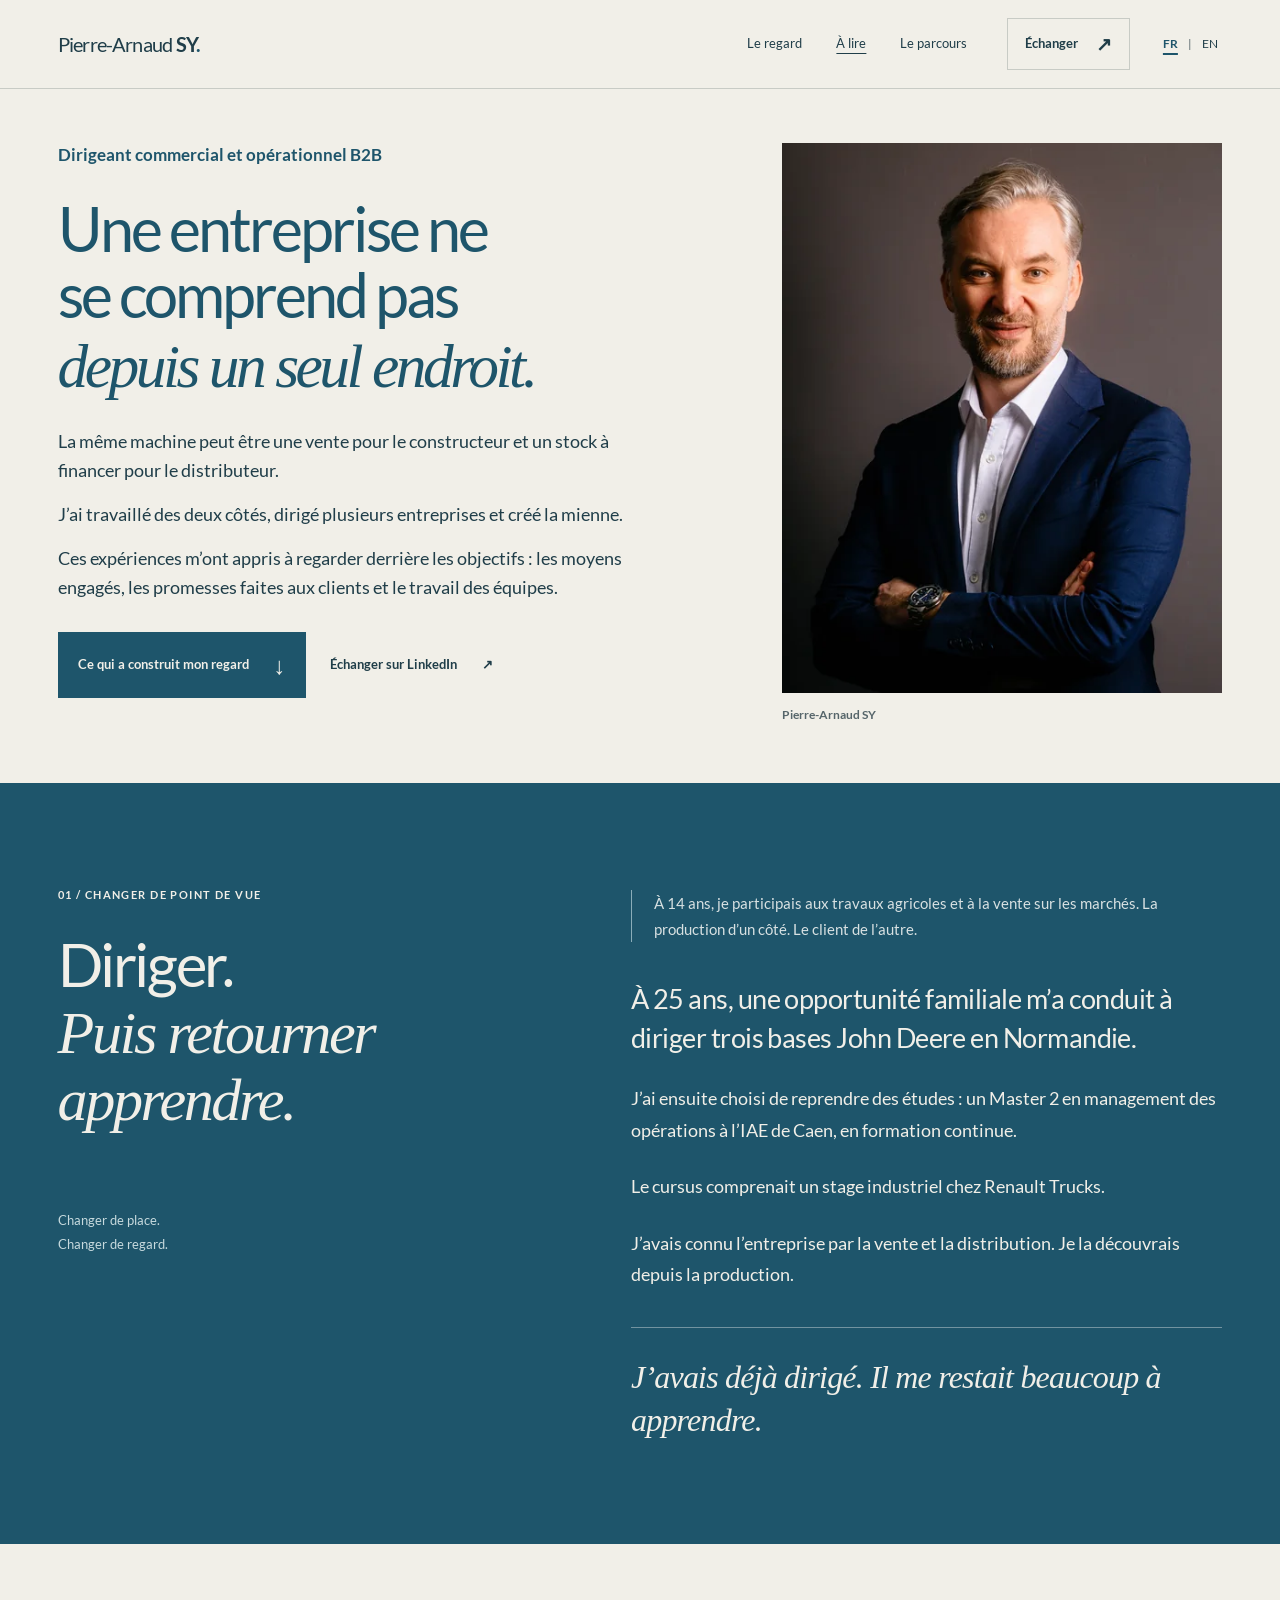
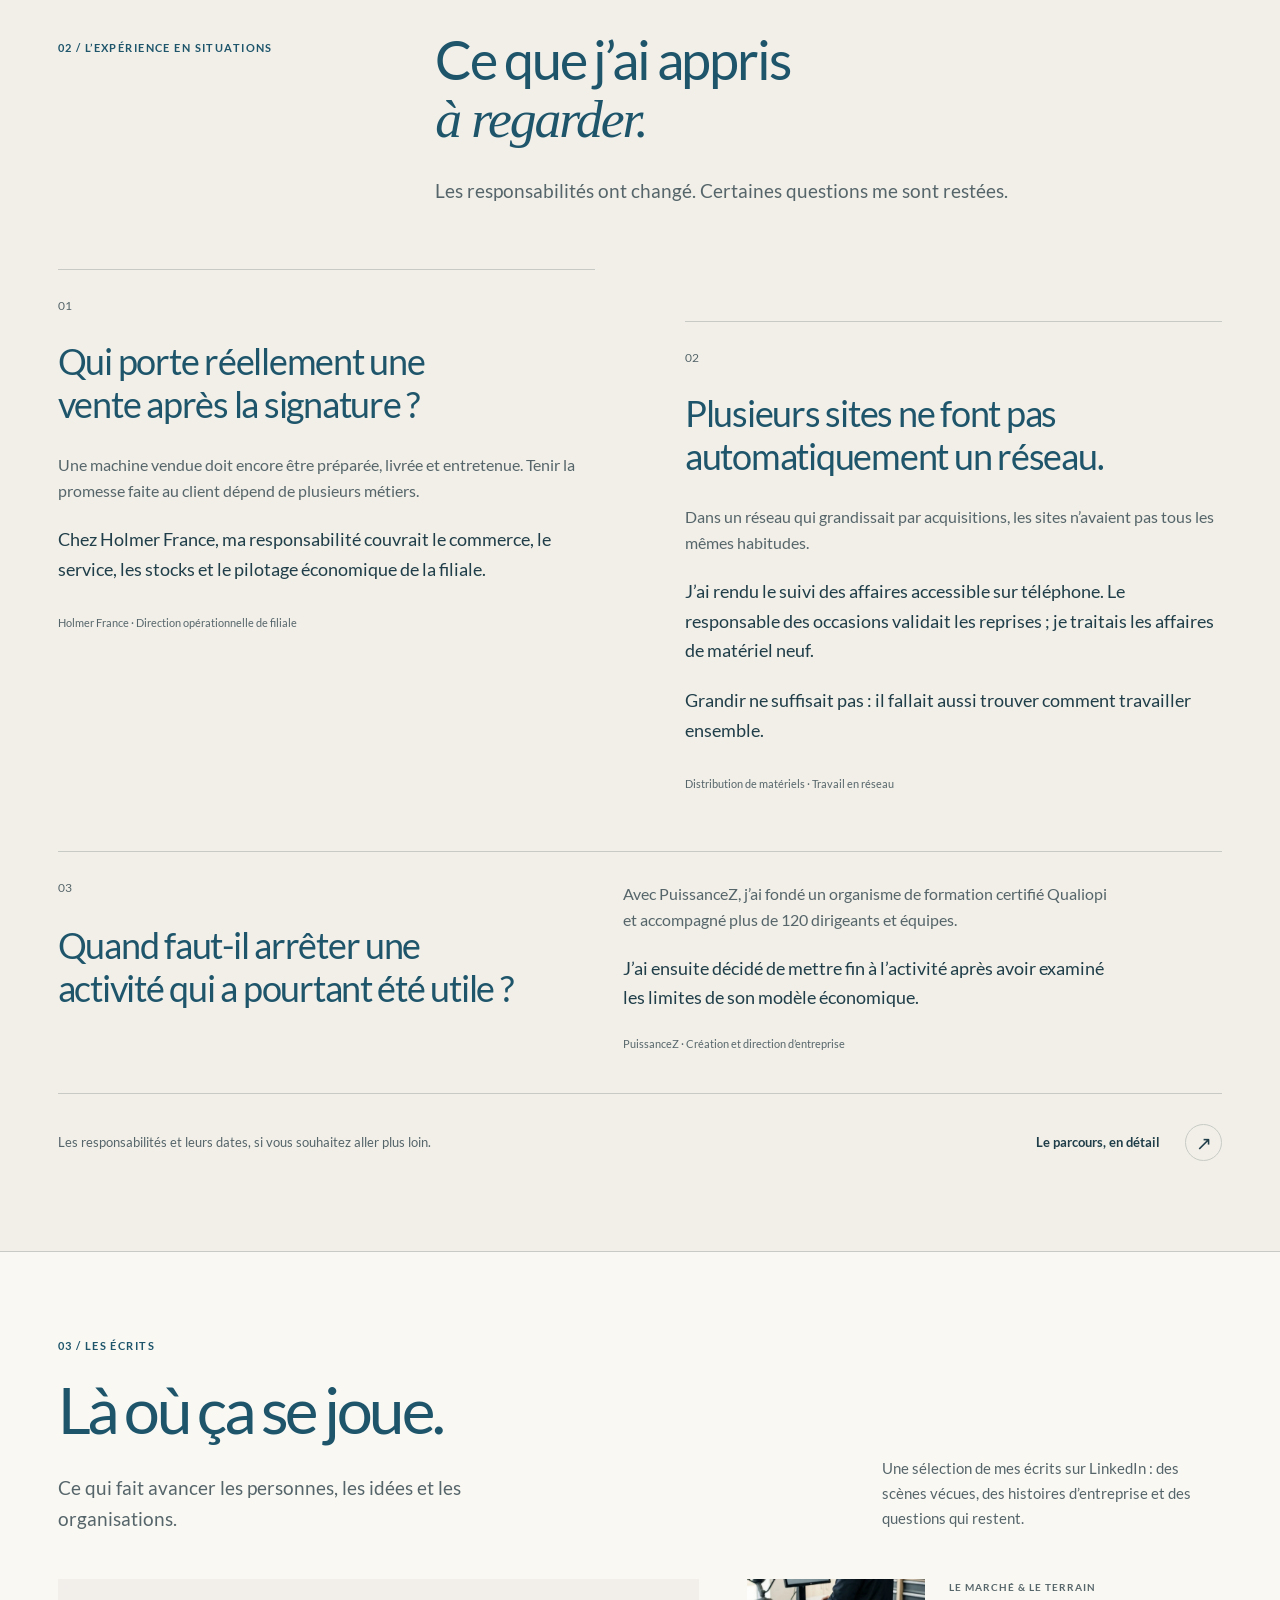
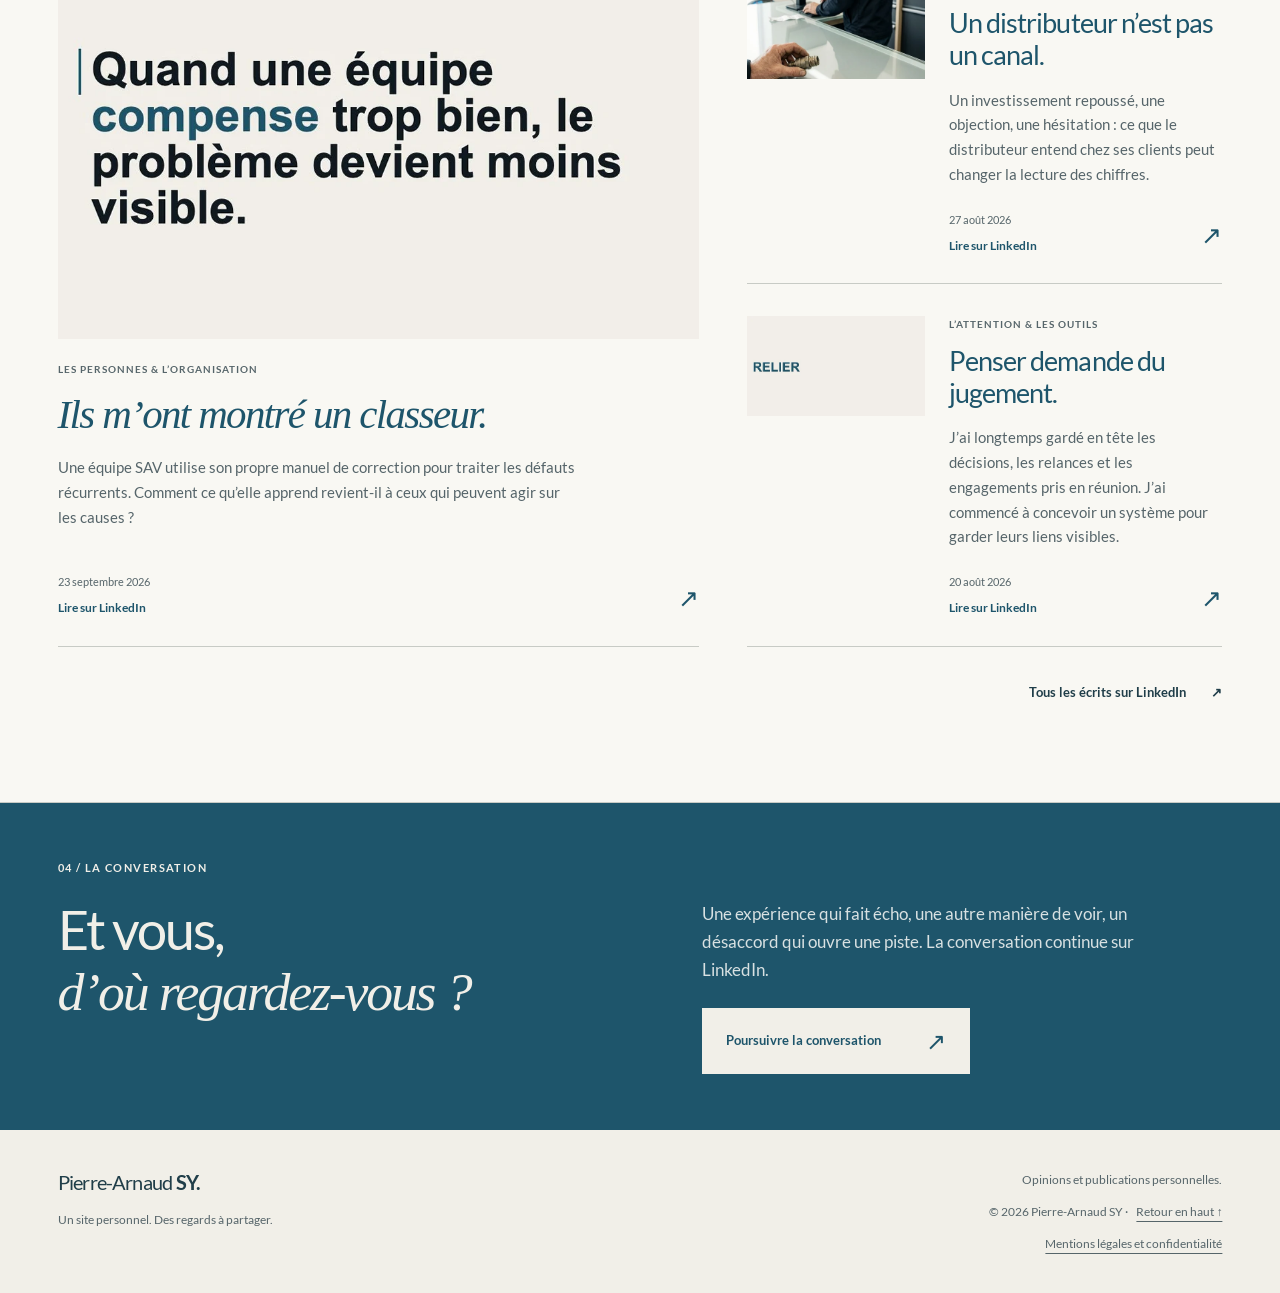
==== index.html @ 5c0ee221 "Actualiser les introductions et les formations FR EN" ====
<!doctype html>
<html lang="fr">
<head>
  <meta charset="utf-8">
  <meta name="viewport" content="width=device-width, initial-scale=1">
  <meta name="theme-color" content="#F1EFE8">
  <meta name="description" content="Du distributeur au constructeur, du commerce à l’usine : les expériences et les écrits de Pierre-Arnaud SY, dirigeant B2B.">
  <meta name="robots" content="index, follow">
  <meta name="referrer" content="strict-origin-when-cross-origin">
  <title>Pierre-Arnaud SY | Là où ça se joue</title>
  
    <link rel="canonical" href="https://piarsy.github.io/site-personnel/">
<meta property="og:url" content="https://piarsy.github.io/site-personnel/">
    <link rel="alternate" hreflang="fr" href="https://piarsy.github.io/site-personnel/">
    <link rel="alternate" hreflang="en" href="https://piarsy.github.io/site-personnel/en/">
    <link rel="alternate" hreflang="x-default" href="https://piarsy.github.io/site-personnel/">
    <meta property="og:type" content="profile">
    <meta property="og:locale" content="fr_FR">
    <meta property="og:locale:alternate" content="en_GB">
    <meta property="og:title" content="Pierre-Arnaud SY | Là où ça se joue">
    <meta property="og:description" content="Du distributeur au constructeur, du commerce à l’usine : les expériences et les écrits de Pierre-Arnaud SY, dirigeant B2B.">
    <meta property="og:image" content="https://piarsy.github.io/site-personnel/assets/social-card.png">
    <meta property="og:image:width" content="1200">
    <meta property="og:image:height" content="630">
    <meta property="og:image:alt" content="Pierre-Arnaud SY. Là où ça se joue.">
    <meta name="twitter:card" content="summary_large_image">
    <meta name="twitter:image" content="https://piarsy.github.io/site-personnel/assets/social-card.png">
  <link rel="icon" href="assets/favicon.svg" type="image/svg+xml">
  <link rel="preload" href="assets/fonts/lato-regular.woff2" as="font" type="font/woff2" crossorigin>
  <link rel="preload" href="assets/fonts/lato-bold.woff2" as="font" type="font/woff2" crossorigin>
  <link rel="stylesheet" href="styles.css">
  <script src="app.js" defer></script>
  <script type="application/ld+json">{"@context":"https://schema.org","@type":"ProfilePage","name":"Pierre-Arnaud SY | Là où ça se joue","inLanguage":"fr-FR","url":"https://piarsy.github.io/site-personnel/","mainEntity":{"@type":"Person","name":"Pierre-Arnaud SY","givenName":"Pierre-Arnaud","familyName":"SY","description":"Du distributeur au constructeur, du commerce à l’usine : les expériences et les écrits de Pierre-Arnaud SY, dirigeant B2B.","sameAs":["https://www.linkedin.com/in/pierrearnaudsy"],"@id":"https://piarsy.github.io/site-personnel/#person","url":"https://piarsy.github.io/site-personnel/"}}</script>
</head>
<body id="haut">
  <a class="skip-link" href="#contenu">Aller au contenu</a>
  <header class="site-header">
    <div class="wrap header-inner">
      <a href="#haut" class="wordmark" aria-label="Pierre-Arnaud SY, accueil">Pierre-Arnaud <strong>SY<span class="brand-dot">.</span></strong></a>
      <nav class="desktop-nav" aria-label="Navigation principale">
        <a href="#histoire">Le regard</a>
        <a href="#publications">À lire</a>
        <a href="parcours.html">Le parcours</a>
      </nav>
      <a class="header-link" data-contact href="https://www.linkedin.com/in/pierrearnaudsy" target="_blank" rel="noopener noreferrer">Échanger <span aria-hidden="true">↗</span><span class="sr-only"> sur LinkedIn (nouvel onglet)</span></a>
      <nav class="language-switcher" aria-label="Langue du site"><span class="current-language" lang="fr" aria-current="page"><span aria-hidden="true">FR</span><span class="sr-only">Français, langue actuelle</span></span><span class="language-divider" aria-hidden="true">|</span><a href="en/" lang="en" hreflang="en" aria-label="EN, read this page in English">EN</a></nav>
      <details class="mobile-menu">
        <summary aria-label="Menu de navigation"><span class="menu-label">Menu</span><span aria-hidden="true">+</span></summary>
        <nav aria-label="Navigation mobile">
          <a href="#histoire">Le regard <span aria-hidden="true">↘</span></a>
          <a href="#publications">À lire <span aria-hidden="true">↘</span></a>
          <a href="parcours.html">Le parcours <span aria-hidden="true">↗</span></a>
          <a href="#conversation">La conversation <span aria-hidden="true">↘</span></a>
        </nav>
      </details>
    </div>
  </header>
  <main id="contenu" tabindex="-1">
    <section class="wrap hero option-c" aria-labelledby="hero-title">
      <div class="hero-copy">
        <p class="identity">Dirigeant commercial et opérationnel B2B</p>
        <h1 id="hero-title">Une entreprise ne se comprend pas <em>depuis un seul endroit.</em></h1>
        <div class="c-intro">
          <p>La même machine peut être une vente pour le constructeur et un stock à financer pour le distributeur.</p>
          <p>J’ai travaillé des deux côtés, dirigé plusieurs entreprises et créé la mienne.</p>
<p>Ces expériences m’ont appris à regarder derrière les objectifs : les moyens engagés, les promesses faites aux clients et le travail des équipes.</p>
        </div>
        <div class="hero-actions">
          <a href="#histoire" class="button button-primary">Ce qui a construit mon regard <span aria-hidden="true">↓</span></a>
          <a class="text-link hero-contact" data-contact href="https://www.linkedin.com/in/pierrearnaudsy" target="_blank" rel="noopener noreferrer">Échanger sur LinkedIn <span aria-hidden="true">↗</span><span class="sr-only"> (nouvel onglet)</span></a>
        </div>
      </div>
      <figure class="hero-portrait">
        <div class="portrait-frame">
          <img src="assets/portrait-800.webp" srcset="assets/portrait-480.webp 480w, assets/portrait-800.webp 800w" sizes="(max-width: 379px) 116px, (max-width: 719px) 148px, (max-width: 1000px) 40vw, 34vw" alt="Portrait de Pierre-Arnaud SY" width="800" height="1000" fetchpriority="high">
        </div>
        <figcaption><span>Pierre-Arnaud SY</span></figcaption>
      </figure>
    </section>

    <section class="story section" id="histoire" aria-labelledby="story-title">
      <div class="wrap story-layout">
        <div class="story-heading">
          <p class="eyebrow">01 / Changer de point de vue</p>
          <h2 id="story-title">Diriger. <em>Puis retourner apprendre.</em></h2>
          <span class="story-side-note" aria-hidden="true">Changer de place.<br>Changer de regard.</span>
        </div>
        <div class="story-content">
          <p class="story-prelude">À 14 ans, je participais aux travaux agricoles et à la vente sur les marchés. La production d’un côté. Le client de l’autre.</p>
          <p class="story-opening">À 25 ans, une opportunité familiale m’a conduit à diriger trois bases John Deere en Normandie.</p>
          <p>J’ai ensuite choisi de reprendre des études : un Master 2 en management des opérations à l’IAE de Caen, en formation continue.</p>
<p>Le cursus comprenait un stage industriel chez Renault Trucks.</p>
<p>J’avais connu l’entreprise par la vente et la distribution. Je la découvrais depuis la production.</p>
          <p class="story-closing">J’avais déjà dirigé. Il me restait beaucoup à apprendre.</p>
        </div>
      </div>
    </section>

    <section class="section wrap situations" id="regard" aria-labelledby="situations-title">
      <div class="section-grid">
        <p class="eyebrow">02 / L’expérience en situations</p>
        <div><h2 id="situations-title">Ce que j’ai appris <em>à regarder.</em></h2><p class="lead">Les responsabilités ont changé. Certaines questions me sont restées.</p></div>
      </div>
      <div class="situation-grid">
    <article class="situation" id="vente">
      <span class="situation-number" aria-hidden="true">01</span>
      <h3>Qui porte réellement une vente après la signature ?</h3>
      <div class="situation-copy"><p>Une machine vendue doit encore être préparée, livrée et entretenue. Tenir la promesse faite au client dépend de plusieurs métiers.</p>
<p>Chez Holmer France, ma responsabilité couvrait le commerce, le service, les stocks et le pilotage économique de la filiale.</p></div>
      <p class="situation-context">Holmer France · Direction opérationnelle de filiale</p>
    </article>

    <article class="situation" id="reseau">
      <span class="situation-number" aria-hidden="true">02</span>
      <h3>Plusieurs sites ne font pas automatiquement un réseau.</h3>
      <div class="situation-copy"><p>Dans un réseau qui grandissait par acquisitions, les sites n’avaient pas tous les mêmes habitudes.</p>
<p>J’ai rendu le suivi des affaires accessible sur téléphone. Le responsable des occasions validait les reprises ; je traitais les affaires de matériel neuf.</p>
<p>Grandir ne suffisait pas : il fallait aussi trouver comment travailler ensemble.</p></div>
      <p class="situation-context">Distribution de matériels · Travail en réseau</p>
    </article>

    <article class="situation" id="entreprendre">
      <span class="situation-number" aria-hidden="true">03</span>
      <h3>Quand faut-il arrêter une activité qui a pourtant été utile ?</h3>
      <div class="situation-copy"><p>Avec PuissanceZ, j’ai fondé un organisme de formation certifié Qualiopi et accompagné plus de 120 dirigeants et équipes.</p>
<p>J’ai ensuite décidé de mettre fin à l’activité après avoir examiné les limites de son modèle économique.</p></div>
      <p class="situation-context">PuissanceZ · Création et direction d’entreprise</p>
    </article></div>
      <div class="career-invitation">
        <p>Les responsabilités et leurs dates, si vous souhaitez aller plus loin.</p>
        <a class="text-link" href="parcours.html">Le parcours, en détail <span class="round-arrow" aria-hidden="true">↗</span></a>
      </div>
    </section>

    
    <section class="publications section" id="publications" aria-labelledby="publications-title">
      <div class="wrap">
        <div class="editorial-head">
          <div><p class="eyebrow">03 / Les écrits</p><h2 id="publications-title">Là où ça se joue.</h2><p class="lead">Ce qui fait avancer les personnes, les idées et les organisations.</p></div>
          <p class="editorial-description">Une sélection de mes écrits sur LinkedIn : des scènes vécues, des histoires d’entreprise et des questions qui restent.</p>
        </div>
        <div class="publication-list">
    <a class="publication" data-featured href="https://www.linkedin.com/posts/pierrearnaudsy_je-demandais-%C3%A0-une-%C3%A9quipe-sav-comment-elle-activity-7508525810660597760-LSPP" target="_blank" rel="noopener noreferrer">
      <span class="publication-media"><img class="publication-image" src="assets/publications/sav-960.webp" srcset="assets/publications/sav-480.webp 480w, assets/publications/sav-960.webp 960w" sizes="(max-width: 719px) 90vw, (max-width: 1000px) 42vw, 51vw" width="960" height="540" alt="Affiche originale : Quand une équipe compense trop bien, le problème devient moins visible." loading="lazy" decoding="async"></span>
      <div class="publication-body">
        <span class="publication-category">Les personnes &amp; l’organisation</span>
        <h3>Ils m’ont montré un classeur.</h3>
        <p class="publication-excerpt">Une équipe SAV utilise son propre manuel de correction pour traiter les défauts récurrents. Comment ce qu’elle apprend revient-il à ceux qui peuvent agir sur les causes ?</p>
        <span class="publication-foot"><span><time datetime="2026-09-23">23 septembre 2026</time><strong>Lire sur LinkedIn<span class="sr-only"> (nouvel onglet)</span></strong></span><span aria-hidden="true">↗</span></span>
      </div>
    </a>

    <a class="publication" href="https://www.linkedin.com/posts/pierrearnaudsy_un-distributeur-nest-pas-un-canal-cest-activity-7498652296688443392-QfY8" target="_blank" rel="noopener noreferrer">
      <span class="publication-media"><img class="publication-image" src="assets/publications/distributeur-960.webp" srcset="assets/publications/distributeur-480.webp 480w, assets/publications/distributeur-960.webp 960w" sizes="(max-width: 719px) 90vw, (max-width: 1000px) 42vw, 16vw" width="960" height="540" alt="Une main tient une pièce métallique devant un comptoir et un écran, illustration originale du post." loading="lazy" decoding="async"></span>
      <div class="publication-body">
        <span class="publication-category">Le marché &amp; le terrain</span>
        <h3>Un distributeur n’est pas un canal.</h3>
        <p class="publication-excerpt">Un investissement repoussé, une objection, une hésitation : ce que le distributeur entend chez ses clients peut changer la lecture des chiffres.</p>
        <span class="publication-foot"><span><time datetime="2026-08-27">27 août 2026</time><strong>Lire sur LinkedIn<span class="sr-only"> (nouvel onglet)</span></strong></span><span aria-hidden="true">↗</span></span>
      </div>
    </a>

    <a class="publication" href="https://www.linkedin.com/posts/pierrearnaudsy_jai-arr%C3%AAt%C3%A9-de-demander-%C3%A0-ma-m%C3%A9moire-de-faire-activity-7496114170283683840--w28" target="_blank" rel="noopener noreferrer">
      <span class="publication-media"><img class="publication-image" src="assets/publications/memoire-960.webp" srcset="assets/publications/memoire-480.webp 480w, assets/publications/memoire-960.webp 960w" sizes="(max-width: 719px) 90vw, (max-width: 1000px) 42vw, 16vw" width="960" height="540" alt="Le mot RELIER sur fond ivoire, visuel original du post." loading="lazy" decoding="async"></span>
      <div class="publication-body">
        <span class="publication-category">L’attention &amp; les outils</span>
        <h3>Penser demande du jugement.</h3>
        <p class="publication-excerpt">J’ai longtemps gardé en tête les décisions, les relances et les engagements pris en réunion. J’ai commencé à concevoir un système pour garder leurs liens visibles.</p>
        <span class="publication-foot"><span><time datetime="2026-08-20">20 août 2026</time><strong>Lire sur LinkedIn<span class="sr-only"> (nouvel onglet)</span></strong></span><span aria-hidden="true">↗</span></span>
      </div>
    </a></div>
        <div class="all-publications"><a class="text-link" href="https://www.linkedin.com/in/pierrearnaudsy/recent-activity/all/" target="_blank" rel="noopener noreferrer">Tous les écrits sur LinkedIn <span aria-hidden="true">↗</span><span class="sr-only"> (nouvel onglet)</span></a></div>
      </div>
    </section>

    <section class="conversation" id="conversation" aria-labelledby="contact-title">
      <div class="wrap contact-inner">
        <p class="eyebrow">04 / La conversation</p>
        <h2 id="contact-title">Et vous, <em>d’où regardez-vous ?</em></h2>
        <p>Une expérience qui fait écho, une autre manière de voir, un désaccord qui ouvre une piste. La conversation continue sur LinkedIn.</p>
        <a class="button" data-contact href="https://www.linkedin.com/in/pierrearnaudsy" target="_blank" rel="noopener noreferrer">Poursuivre la conversation <span aria-hidden="true">↗</span><span class="sr-only"> sur LinkedIn (nouvel onglet)</span></a>
      </div>
    </section>
  </main>
  <footer class="wrap site-footer">
    <div><a href="#haut" class="wordmark">Pierre-Arnaud <strong>SY.</strong></a><p>Un site personnel. Des regards à partager.</p></div>
    <div class="footer-meta"><p>Opinions et publications personnelles.</p><p>© 2026 Pierre-Arnaud SY <span aria-hidden="true">·</span> <a href="#haut">Retour en haut ↑</a></p><p><a href="mentions-legales.html">Mentions légales et confidentialité</a></p></div>
  </footer>
</body>
</html>
---- styles.css ----
@font-face {
  font-family: Lato;
  src: url("assets/fonts/lato-regular.woff2") format("woff2");
  font-weight: 400;
  font-style: normal;
  font-display: swap;
}
@font-face {
  font-family: Lato;
  src: url("assets/fonts/lato-bold.woff2") format("woff2");
  font-weight: 700;
  font-style: normal;
  font-display: swap;
}

:root {
  color-scheme: light;
  --paper: #f1efe8;
  --light: #f9f8f3;
  --steel: #1e556b;
  --ink: #203e49;
  --muted: #56656a;
  --line: #c8cbc5;
  --white: #fff;
  --gutter: clamp(22px, 4.5vw, 76px);
}
*, *::before, *::after { box-sizing: border-box; }
html { scroll-behavior: smooth; scroll-padding-top: 105px; }
body { margin: 0; background: var(--paper); color: var(--ink); font-family: Lato, "Helvetica Neue", Arial, sans-serif; font-size: 17px; line-height: 1.65; -webkit-font-smoothing: antialiased; }
::selection { color: var(--white); background: var(--steel); }
a { color: inherit; text-underline-offset: 5px; }
button, summary, a { -webkit-tap-highlight-color: transparent; }
a:focus-visible, summary:focus-visible, button:focus-visible { outline: 3px solid var(--steel); outline-offset: 6px; }
.conversation a:focus-visible, .story a:focus-visible { outline-color: var(--paper); }
img { display: block; max-width: 100%; }
h1, h2, h3, p, figure { margin: 0; }
h1, h2, h3 { font-weight: 400; }
h1, h2, h3, h4, p { overflow-wrap: anywhere; }
em { font-family: Georgia, "Times New Roman", serif; font-weight: 400; }
p + p { margin-top: 18px; }
.wrap { width: min(100% - var(--gutter) * 2, 1280px); margin-inline: auto; }
.sr-only { position: absolute; width: 1px; height: 1px; padding: 0; margin: -1px; overflow: hidden; clip-path: inset(50%); white-space: nowrap; border: 0; }
.skip-link { position: fixed; left: 20px; top: 12px; z-index: 50; padding: 12px 18px; background: var(--steel); color: white; transform: translateY(-160%); }
.skip-link:focus { transform: translateY(0); }
.eyebrow { color: var(--steel); font-size: 11px; font-weight: 700; line-height: 1.6; letter-spacing: .13em; text-transform: uppercase; }
.site-header { position: sticky; top: 0; z-index: 20; background: rgb(241 239 232 / 97%); border-bottom: 1px solid var(--line); }
.header-inner { min-height: 88px; display: flex; align-items: center; gap: 28px; }
.wordmark { font-size: 20px; line-height: 1.2; letter-spacing: -.035em; text-decoration: none; }
.wordmark strong { font-weight: 700; }
.brand-dot { color: var(--steel); }
.desktop-nav { display: flex; gap: 34px; margin-left: auto; font-size: 13px; }
.desktop-nav a, .header-link { text-decoration: none; }
.desktop-nav a { padding-block: 12px; }
.desktop-nav a:hover, .desktop-nav a[aria-current] { text-decoration: underline; text-decoration-thickness: 1px; }
.header-link { display: inline-flex; align-items: center; justify-content: center; gap: 18px; min-height: 44px; margin-left: 12px; padding: 9px 17px; border: 1px solid var(--line); font-size: 13px; font-weight: 700; white-space: nowrap; transition: border-color .2s, background .2s; }
.header-link:hover { border-color: var(--steel); background: var(--light); }
.header-link > span:first-child { font-size: 19px; }
.mobile-menu { display: none; }
.hero { padding-top: clamp(48px, 5.1vw, 78px); display: grid; grid-template-columns: minmax(0, 1.6fr) minmax(0, .9fr); column-gap: clamp(35px, 5vw, 86px); align-items: center; }
.hero-copy .eyebrow { display: flex; align-items: center; gap: 12px; margin-bottom: 28px; }
.tiny-cross { font-size: 21px; font-weight: 400; }
h1 { max-width: 850px; color: var(--steel); font-size: clamp(47px, 5.2vw, 80px); line-height: 1.055; letter-spacing: -.048em; text-wrap: balance; }
h1 em { display: block; margin-top: 6px; letter-spacing: -.057em; }
.hero-context { max-width: 510px; margin-top: 26px; font-size: clamp(17px, 1.4vw, 20px); line-height: 1.6; }
.hero-intro { max-width: 510px; margin-top: 18px; color: var(--muted); font-size: 17px; line-height: 1.65; }
.hero-actions { display: flex; align-items: center; flex-wrap: wrap; gap: 12px 24px; margin-top: 32px; }
.hero-actions .button, .hero-actions .text-link { margin: 0; }
.hero-actions .button { gap: 25px; padding-inline: 19px; }
.hero-contact { font-size: 12px; gap: 12px; }
.text-link { display: inline-flex; align-items: center; gap: 25px; min-height: 48px; margin-top: 28px; font-size: 13px; font-weight: 700; text-decoration: none; }
.text-link:hover { text-decoration: underline; }
.round-arrow { display: grid; place-items: center; width: 37px; height: 37px; border: 1px solid var(--line); border-radius: 50%; font-size: 19px; font-weight: 400; transition: border-color .2s, transform .2s; }
.text-link:hover .round-arrow { border-color: var(--steel); transform: translateY(3px); }
.hero-portrait { padding-top: 0; }
.portrait-frame { position: relative; background: #343632; }
.portrait-frame img { width: 100%; height: auto; aspect-ratio: 4 / 5; object-fit: cover; }
.photo-corner { position: absolute; bottom: 15px; right: 20px; color: white; font-size: 25px; font-weight: 400; }
.hero-portrait figcaption { display: flex; flex-direction: column; gap: 3px; padding-top: 16px; font-size: 12px; }
.hero-portrait figcaption span:first-child { font-weight: 700; }
.hero-portrait figcaption span + span { color: var(--muted); font-size: 11px; }
.hero-bottom { grid-column: 1 / -1; display: flex; align-items: center; gap: 28px; margin-top: 50px; padding-block: 20px; border-top: 1px solid var(--line); color: var(--muted); font-size: 12px; }
.hero-bottom > span + span { margin-left: auto; }
.hero-bottom a { display: grid; place-items: center; width: 44px; height: 44px; color: var(--steel); font-size: 20px; text-decoration: none; }
.section { padding-block: clamp(80px, 8vw, 125px); }
.section-grid { display: grid; grid-template-columns: minmax(0, .65fr) minmax(0, 1.7fr); gap: clamp(30px, 6vw, 100px); }
.section-grid > .eyebrow { padding-top: 10px; max-width: 220px; }
h2 { color: var(--steel); font-size: clamp(38px, 4.2vw, 64px); line-height: 1.12; letter-spacing: -.04em; text-wrap: balance; }
h2 em { display: block; letter-spacing: -.04em; }
.lead { max-width: 640px; margin-top: 26px; color: var(--muted); font-size: clamp(17px, 1.5vw, 20px); }
.story { background: var(--steel); color: var(--paper); }
.story h2, .story .eyebrow { color: var(--paper); }
.story-layout { display: grid; grid-template-columns: minmax(0, .9fr) minmax(0, 1.1fr); gap: clamp(40px, 7vw, 110px); }
.story-heading h2 { margin-top: 28px; font-size: clamp(45px, 4.7vw, 73px); }
.story-side-note { display: block; margin-top: 76px; color: #c7dade; font-size: 13px; line-height: 1.8; }
.story-content { padding-top: 4px; }
.story-content > p { font-size: 18px; line-height: 1.75; }
.story-content > p + p { margin-top: 25px; }
.story-content .story-prelude { border-left: 1px solid #8aadb9; padding-left: 22px; color: #d8e1e2; font-size: 15px; }
.story-content .story-opening { margin-top: 38px; font-size: clamp(22px, 2.1vw, 29px); line-height: 1.45; letter-spacing: -.02em; }
.story-content .story-closing { margin-top: 36px; padding-top: 28px; border-top: 1px solid #7293a0; font-family: Georgia, "Times New Roman", serif; font-size: clamp(26px, 2.5vw, 35px); font-style: italic; line-height: 1.35; letter-spacing: -.025em; }
.situation-grid { display: grid; grid-template-columns: repeat(2, minmax(0, 1fr)); gap: 58px 90px; margin-top: 62px; }
.situation { padding-top: 26px; border-top: 1px solid var(--line); scroll-margin-top: 110px; }
.situation-number { display: block; color: var(--muted); font-size: 12px; margin-bottom: 24px; }
.situation h3 { color: var(--steel); font-size: clamp(28px, 2.8vw, 41px); letter-spacing: -.035em; line-height: 1.22; text-wrap: balance; }
.situation-copy { margin-top: 25px; color: var(--muted); font-size: 16px; }
.situation-copy p + p { margin-top: 20px; color: var(--ink); font-size: 18px; line-height: 1.65; }
.situation-context { margin-top: 30px; color: var(--muted); font-size: 11px; line-height: 1.6; }
.situations { padding-block: clamp(68px, 6.6vw, 96px); }
.situation:nth-child(2) { margin-top: 52px; }
.situation:nth-child(3) { grid-column: 1 / -1; display: grid; grid-template-columns: minmax(0, .9fr) minmax(0, 1.1fr); column-gap: 75px; }
.situation:nth-child(3) .situation-number { grid-column: 1; }
.situation:nth-child(3) h3 { grid-column: 1; }
.situation:nth-child(3) .situation-copy { grid-column: 2; grid-row: 1 / 3; max-width: 54ch; margin-top: 0; padding-top: 3px; }
.situation:nth-child(3) .situation-context { grid-column: 2; margin-top: 22px; }
.career-invitation { display: flex; align-items: center; justify-content: space-between; gap: 24px; margin-top: 40px; padding-top: 25px; border-top: 1px solid var(--line); }
.career-invitation p { max-width: 390px; color: var(--muted); font-size: 13px; }
.career-invitation .text-link { margin-top: 0; }
.publications { padding-block: clamp(68px, 6.6vw, 96px); background: var(--light); border-block: 1px solid var(--line); }
.editorial-head { display: flex; justify-content: space-between; align-items: end; gap: 48px; }
.editorial-head h2 { margin-top: 20px; font-size: clamp(48px, 5vw, 74px); letter-spacing: -.055em; }
.editorial-head .lead { max-width: 510px; font-size: 19px; }
.editorial-description { max-width: 340px; color: var(--muted); font-size: 15px; padding-bottom: 4px; }
.publication-list { display: grid; grid-template-columns: minmax(0, 1.35fr) minmax(0, 1fr); gap: 32px 48px; margin-top: 44px; }
.publication { display: grid; grid-template-columns: minmax(0, .65fr) minmax(0, 1fr); align-content: start; gap: 24px; min-width: 0; padding-bottom: 28px; border-bottom: 1px solid var(--line); text-decoration: none; }
.publication[data-featured] { grid-column: 1; grid-row: 1 / 3; display: flex; flex-direction: column; gap: 22px; }
.publication-media { display: block; flex: 0 0 auto; align-self: start; width: 100%; min-width: 0; overflow: hidden; aspect-ratio: 16 / 9; background: var(--paper); }
.publication-image { width: 100%; height: auto; aspect-ratio: 16 / 9; object-fit: contain; }
.publication-body { display: flex; flex-direction: column; min-width: 0; }
.publication[data-featured] .publication-body { flex: 1; }
.publication:hover h3 { text-decoration: underline; text-decoration-thickness: 1px; text-underline-offset: 5px; }
.publication-category { color: var(--muted); font-size: 10px; font-weight: 700; letter-spacing: .1em; text-transform: uppercase; }
.publication h3 { color: var(--steel); font-size: clamp(25px, 2.1vw, 30px); line-height: 1.2; letter-spacing: -.035em; margin-top: 12px; }
.publication[data-featured] h3 { font-family: Georgia, "Times New Roman", serif; font-size: clamp(35px, 3.2vw, 46px); font-style: italic; letter-spacing: -.04em; }
.publication-excerpt { max-width: 58ch; font-size: 15px; color: var(--muted); margin-top: 16px; margin-bottom: 24px; }
.publication-foot { display: flex; justify-content: space-between; align-items: end; gap: 20px; margin-top: auto; font-size: 11px; color: var(--muted); }
.publication-foot strong { display: block; color: var(--steel); margin-top: 7px; font-size: 12px; }
.publication-foot > span:last-child { color: var(--steel); font-size: 25px; }
.all-publications { display: flex; justify-content: flex-end; }
.all-publications .text-link { margin-top: 22px; }
.career-main { width: min(100% - var(--gutter) * 2, 1040px); padding-block: 32px 70px; }
.back-link { display: inline-flex; align-items: center; gap: 12px; min-height: 44px; color: var(--muted); font-size: 13px; text-decoration: none; }
.back-link:hover { text-decoration: underline; }
.career-heading { padding-block: 45px 55px; }
.career-heading h1 { margin-top: 20px; font-size: clamp(47px, 6vw, 80px); }
.career-section-title { padding-block: 20px; border-top: 1px solid var(--steel); font-family: Lato, sans-serif; font-size: 12px; letter-spacing: .09em; text-transform: uppercase; }
.career-entry { display: grid; grid-template-columns: minmax(0, .5fr) minmax(0, 1.5fr); gap: 40px; padding-block: 30px; border-top: 1px solid var(--line); }
.career-period { color: var(--muted); font-size: 13px; padding-top: 3px; overflow-wrap: anywhere; }
.career-kind { display: block; width: fit-content; margin-top: 10px; border: 1px solid var(--line); padding: 2px 8px; color: var(--steel); font-size: 11px; }
.career-entry h3 { color: var(--steel); font-size: 25px; letter-spacing: -.025em; line-height: 1.3; }
.career-role { color: var(--steel); font-size: 15px; margin-top: 7px; }
.career-text { max-width: 64ch; color: var(--muted); font-size: 15px; margin-top: 14px; }
.career-reference { display: inline-flex; align-items: center; gap: 12px; min-height: 40px; margin-top: 8px; font-size: 12px; text-decoration: none; }
.career-reference:hover { text-decoration: underline; }
.career-qualifications { margin-top: 65px; }
.career-qualifications h2 { font-size: 36px; margin-top: 18px; }
.qualification-list { display: grid; grid-template-columns: repeat(2, minmax(0, 1fr)); gap: 38px; margin: 28px 0 0; padding: 25px 0 0; border-top: 1px solid var(--line); }
.qualification dt { color: var(--steel); font-size: 17px; line-height: 1.4; overflow-wrap: anywhere; }
.qualification dd { margin: 12px 0 0; color: var(--muted); font-size: 14px; overflow-wrap: anywhere; }
.qualification .qualification-context { margin-top: 10px; font-size: 12px; }
.career-contact { display: flex; align-items: center; justify-content: space-between; flex-wrap: wrap; gap: 24px; margin-top: 64px; padding-top: 30px; border-top: 1px solid var(--steel); }
.career-contact p { font-size: 17px; }
.career-contact .button { margin: 0; }
summary { cursor: pointer; }
summary::-webkit-details-marker { display: none; }
.conversation { position: relative; overflow: hidden; background: var(--steel); color: var(--paper); }
.contact-inner { position: relative; display: grid; grid-template-columns: minmax(0, 1.1fr) minmax(0, 1fr); gap: 24px 72px; padding-block: 56px; }
.contact-inner > .eyebrow { grid-column: 1 / -1; }
.conversation .eyebrow, .conversation h2 { color: var(--paper); }
.conversation h2 { grid-column: 1; grid-row: 2 / 4; position: relative; z-index: 1; font-size: clamp(40px, 4.2vw, 60px); max-width: 620px; line-height: 1.08; }
.conversation h2 em { margin-top: 5px; }
.conversation p:not(.eyebrow) { grid-column: 2; grid-row: 2; align-self: end; max-width: 455px; font-size: 17px; color: #d8e1e2; }
.conversation .button { grid-column: 2; grid-row: 3; justify-self: start; align-self: start; margin-top: 0; }
.button { display: inline-flex; position: relative; z-index: 1; gap: 45px; align-items: center; justify-content: space-between; min-height: 56px; margin-top: 32px; padding: 12px 23px; color: var(--steel); background: var(--paper); border: 1px solid var(--paper); font-size: 13px; font-weight: 700; text-decoration: none; transition: background .2s; }
.button:hover { background: white; }
.button-primary { color: var(--paper); background: var(--steel); border-color: var(--steel); }
.button-primary:hover { color: var(--paper); background: var(--ink); border-color: var(--ink); }
.button > span[aria-hidden] { font-size: 24px; font-weight: 400; }
.site-footer { display: flex; justify-content: space-between; gap: 35px; padding-block: 40px; }
.site-footer p { margin-top: 12px; color: var(--muted); font-size: 12px; }
.footer-meta { text-align: right; }
.footer-meta p:first-child { margin-top: 0; }
.footer-meta a { margin-left: 6px; }

@media (min-width: 1600px) {
  .hero { padding-top: 100px; }
}
@media (max-width: 1000px) {
  .header-inner { gap: 20px; }
  .desktop-nav { gap: 22px; }
  .header-link { margin-left: 0; gap: 12px; }
  .hero { column-gap: 30px; grid-template-columns: minmax(0, 1.45fr) minmax(0, .8fr); }
  h1 { font-size: clamp(44px, 5.4vw, 60px); }
  .hero-context { margin-top: 25px; }
  .section-grid { grid-template-columns: minmax(0, .65fr) minmax(0, 1.7fr); gap: 35px; }
  .story-layout { gap: 40px; }
  .situation-grid { column-gap: 45px; }
  .situation:nth-child(3) { column-gap: 45px; }
  .publication-list { grid-template-columns: repeat(2, minmax(0, 1fr)); gap: 32px; }
  .publication[data-featured] { grid-column: 1 / -1; grid-row: auto; display: grid; grid-template-columns: minmax(0, .95fr) minmax(0, 1.05fr); gap: 28px; }
  .publication:not([data-featured]) { display: flex; flex-direction: column; gap: 20px; }
  .publication:not([data-featured]) .publication-body { flex: 1; }
  .editorial-head { gap: 30px; }
  .contact-inner { column-gap: 40px; }
}
@media (max-width: 719px) {
  html { scroll-padding-top: 85px; }
  body { font-size: 16px; }
  .header-inner { min-height: 72px; padding-block: 12px; gap: 12px; flex-wrap: wrap; }
  .header-inner .wordmark { min-width: 0; flex: 1 1 auto; }
  .wordmark { font-size: 16px; }
  .desktop-nav { display: none; }
  .header-link { display: inline-flex; gap: 10px; padding-inline: 10px; margin-left: auto; font-size: 11px; }
  .header-link > span:first-child { font-size: 17px; }
  .mobile-menu { display: block; flex-shrink: 0; }
  .mobile-menu summary { display: flex; gap: 8px; align-items: center; justify-content: flex-end; min-width: 35px; min-height: 44px; list-style: none; font-size: 11px; }
  .mobile-menu summary > span[aria-hidden] { font-size: 23px; line-height: 1; }
  .mobile-menu[open] summary > span[aria-hidden] { transform: rotate(45deg); }
  .mobile-menu nav { position: absolute; top: 100%; left: 0; right: 0; display: grid; padding: 12px var(--gutter) 24px; border-bottom: 1px solid var(--line); background: var(--paper); box-shadow: 0 12px 16px rgb(32 62 73 / 5%); }
  .mobile-menu nav a { display: flex; justify-content: space-between; padding-block: 13px; text-decoration: none; border-bottom: 1px solid var(--line); font-size: 17px; }
  .hero { grid-template-columns: minmax(0, 1.15fr) minmax(0, .85fr); gap: 22px; padding-top: 34px; }
  .hero-copy { display: contents; }
  .hero-copy .eyebrow { grid-column: 1 / -1; gap: 8px; margin: 0; font-size: 9px; letter-spacing: .08em; }
  h1 { font-size: clamp(40px, 7.6vw, 65px); line-height: 1.07; max-width: 590px; }
  .hero-copy h1 { grid-column: 1 / -1; }
  .hero-context { grid-column: 1 / -1; grid-row: 3; max-width: none; font-size: 16px; margin-top: 0; }
  .hero-intro { grid-column: 1; grid-row: 4; max-width: none; font-size: 16px; margin-top: 0; line-height: 1.65; align-self: start; }
  .hero-actions { grid-column: 1 / -1; grid-row: 5; margin: 0; gap: 4px 24px; }
  .hero-actions .button { min-height: 52px; font-size: 12px; padding-inline: 17px; }
  .hero-actions .hero-contact { min-height: 44px; }
  .text-link { margin-top: 22px; }
  .hero-portrait { grid-column: 2; grid-row: 4; align-self: start; width: 100%; max-width: none; margin: 0; }
  .portrait-frame img { aspect-ratio: 4 / 5; }
  .hero-portrait figcaption { padding-top: 10px; font-size: 10px; }
  .hero-portrait figcaption span + span { display: none; }
  .photo-corner { right: 9px; bottom: 5px; font-size: 18px; }
  .hero-bottom { grid-row: 6; margin-top: 0; gap: 10px; padding-block: 12px; font-size: 11px; }
  .hero-bottom > span:first-child { max-width: 140px; }
  .hero-bottom > span + span { display: none; }
  .hero-bottom a { margin-left: auto; }
  .section { padding-block: 70px; }
  .situations, .publications { padding-block: 56px; }
  .section-grid { grid-template-columns: 1fr; gap: 25px; }
  .section-grid > .eyebrow { max-width: none; padding: 0; }
  h2 { font-size: clamp(35px, 6.5vw, 46px); }
  .lead { margin-top: 22px; font-size: 17px; }
  .story-layout { grid-template-columns: 1fr; gap: 38px; }
  .story-heading h2 { font-size: clamp(42px, 8.3vw, 60px); margin-top: 22px; }
  .story-side-note { display: none; }
  .story-content > p { font-size: 16px; }
  .story-content .story-prelude { font-size: 14px; padding-left: 18px; }
  .story-content .story-opening { font-size: 23px; margin-top: 30px; }
  .story-content .story-closing { font-size: 29px; margin-top: 28px; }
  .situation-grid { grid-template-columns: 1fr; gap: 36px; margin-top: 36px; }
  .situation { padding-top: 22px; }
  .situation-number { margin-bottom: 18px; }
  .situation h3 { font-size: 31px; }
  .situation-copy { font-size: 15px; margin-top: 20px; }
  .situation-copy p + p { font-size: 17px; }
  .situation-context { font-size: 10px; margin-top: 24px; }
  .situation:nth-child(2) { margin-top: 0; }
  .situation:nth-child(3) { display: block; }
  .situation:nth-child(3) .situation-copy { margin-top: 20px; padding: 0; }
  .career-invitation { flex-direction: column; align-items: flex-start; gap: 12px; margin-top: 36px; }
  .editorial-head { display: block; }
  .editorial-head h2 { font-size: clamp(44px, 8vw, 60px); margin-top: 18px; }
  .editorial-head .lead { font-size: 18px; }
  .editorial-description { margin-top: 22px; max-width: 500px; }
  .publication-list { grid-template-columns: minmax(0, 1fr); gap: 32px; margin-top: 30px; }
  .publication, .publication[data-featured], .publication:not([data-featured]) { display: flex; flex-direction: column; grid-column: auto; grid-row: auto; gap: 18px; padding: 0 0 28px; }
  .publication h3 { max-width: 440px; font-size: 28px; margin-top: 12px; }
  .publication[data-featured] h3 { font-size: 36px; }
  .publication-excerpt { max-width: 450px; margin-top: 14px; margin-bottom: 22px; font-size: 15px; }
  .all-publications { justify-content: flex-start; }
  .career-main { padding-block: 22px 55px; }
  .career-heading { padding-block: 30px 40px; }
  .career-heading h1 { font-size: 50px; }
  .career-entry { grid-template-columns: 1fr; gap: 12px; padding-block: 26px; }
  .career-period { font-size: 12px; }
  .career-entry h3 { font-size: 24px; }
  .career-role { font-size: 14px; }
  .career-text { font-size: 14px; }
  .career-qualifications { margin-top: 48px; }
  .qualification-list { grid-template-columns: 1fr; gap: 28px; }
  .career-contact { margin-top: 45px; }
  .contact-inner { display: block; padding-block: 44px; }
  .conversation h2 { font-size: clamp(36px, 7.6vw, 44px); margin-top: 20px; }
  .conversation .eyebrow { max-width: 230px; font-size: 10px; }
  .conversation p:not(.eyebrow) { max-width: 420px; margin-top: 20px; font-size: 16px; }
  .conversation .button { margin-top: 24px; }
  .button { max-width: 100%; gap: 24px; font-size: 12px; }
  .site-footer { display: block; padding-block: 32px; }
  .footer-meta { text-align: left; margin-top: 30px; }
}
@media (max-width: 379px) {
  .menu-label { display: none; }
  .hero { gap: 18px; }
  .hero-intro { font-size: 15px; }
}
@media (prefers-reduced-motion: reduce) {
  html { scroll-behavior: auto; }
  *, *::before, *::after { transition: none !important; animation: none !important; }
}
@media print {
  .site-header { position: static; }
  .desktop-nav, .mobile-menu, .header-link, .text-link, .button, .hero-bottom { display: none; }
  .section, .contact-inner { padding-block: 35px; }
  .story, .conversation { background: transparent; color: #203e49; }
  .story h2, .story .eyebrow, .story .lead, .story p, .conversation h2, .conversation .eyebrow, .conversation p:not(.eyebrow) { color: #203e49; }
  details:not([open]) > :not(summary) { display: block; }
  .hero { padding-top: 30px; }
  h1 { font-size: 44px; }
  h2 { font-size: 32px; }
}

/* Ouverture C validée : règles reprises à l’identique depuis la maquette. */
.option-c { padding-block: 54px 58px; grid-template-columns: minmax(0, 1.5fr) minmax(0, 1fr); column-gap: clamp(36px, 5vw, 76px); align-items: start; }
.option-c .identity { margin: 0 0 27px; color: var(--steel); font-size: 17px; font-weight: 700; line-height: 1.45; }
.option-c h1 { font-size: clamp(46px, 4.8vw, 72px); line-height: 1.075; }
.c-intro { margin-top: 28px; max-width: 57ch; font-size: 18px; line-height: 1.65; color: var(--ink); }
.c-intro p + p { margin-top: 14px; }
.option-c .hero-actions { margin-top: 29px; gap: 12px 24px; }
.option-c .hero-portrait { margin: 0; padding-top: 0; }
.option-c .portrait-frame { background: #343632; }
.option-c .portrait-frame img { width: 100%; height: auto; aspect-ratio: 4 / 5; object-fit: contain; }
.option-c .hero-portrait figcaption { padding-top: 12px; color: var(--muted); font-size: 12px; }
@media (min-width: 720px) and (max-width: 1000px) {
  .option-c { grid-template-columns: minmax(0, 1.35fr) minmax(0, 1fr); column-gap: 32px; padding-block: 42px 46px; }
  .option-c h1 { font-size: clamp(42px, 5.5vw, 54px); }
  .c-intro { font-size: 17px; }
  .option-c .identity { font-size: 15px; }
}
@media (max-width: 719px) {
  .option-c { grid-template-columns: minmax(0, 1fr) 148px; gap: 26px 22px; padding-block: 26px 34px; }
  .option-c .hero-copy { display: contents; }
  .option-c .identity { grid-column: 1; grid-row: 1; margin: 0; max-width: 220px; align-self: center; font-size: 17px; line-height: 1.5; }
  .option-c h1 { grid-column: 1 / -1; grid-row: 2; font-size: clamp(37px, 9.5vw, 48px); line-height: 1.09; }
  .option-c .c-intro { grid-column: 1 / -1; grid-row: 3; margin: 0; max-width: none; font-size: 16px; line-height: 1.65; }
  .option-c .hero-actions { grid-column: 1 / -1; grid-row: 4; margin: 0; gap: 5px 24px; }
  .option-c .hero-portrait { grid-column: 2; grid-row: 1; width: 100%; align-self: start; }
  .option-c .hero-portrait figcaption { display: none; }
}
@media (max-width: 379px) {
  .option-c { grid-template-columns: minmax(0, 1fr) 116px; column-gap: 18px; }
  .option-c .identity { font-size: 16px; }
}
/* Sélecteur bilingue validé, sans changement de la composition éditoriale. */
.language-switcher { display: flex; align-items: center; gap: 6px; flex: 0 0 auto; font-size: 12px; line-height: 1.4; white-space: nowrap; }
.language-switcher a, .language-switcher .current-language { display: inline-flex; align-items: center; justify-content: center; min-width: 24px; min-height: 44px; text-decoration: none; }
.language-switcher .current-language { color: var(--steel); font-weight: 700; text-decoration: underline; text-underline-offset: 5px; text-decoration-thickness: 2px; }
.language-switcher .language-divider { color: var(--muted); }
.language-switcher a:hover { text-decoration: underline; text-underline-offset: 5px; }
@media (max-width: 719px) {
  .header-inner > .header-link { display: none; }
  .header-inner { column-gap: 12px; }
  .language-switcher { gap: 3px; font-size: 11px; }
}
@media print { .language-switcher { display: none; } }
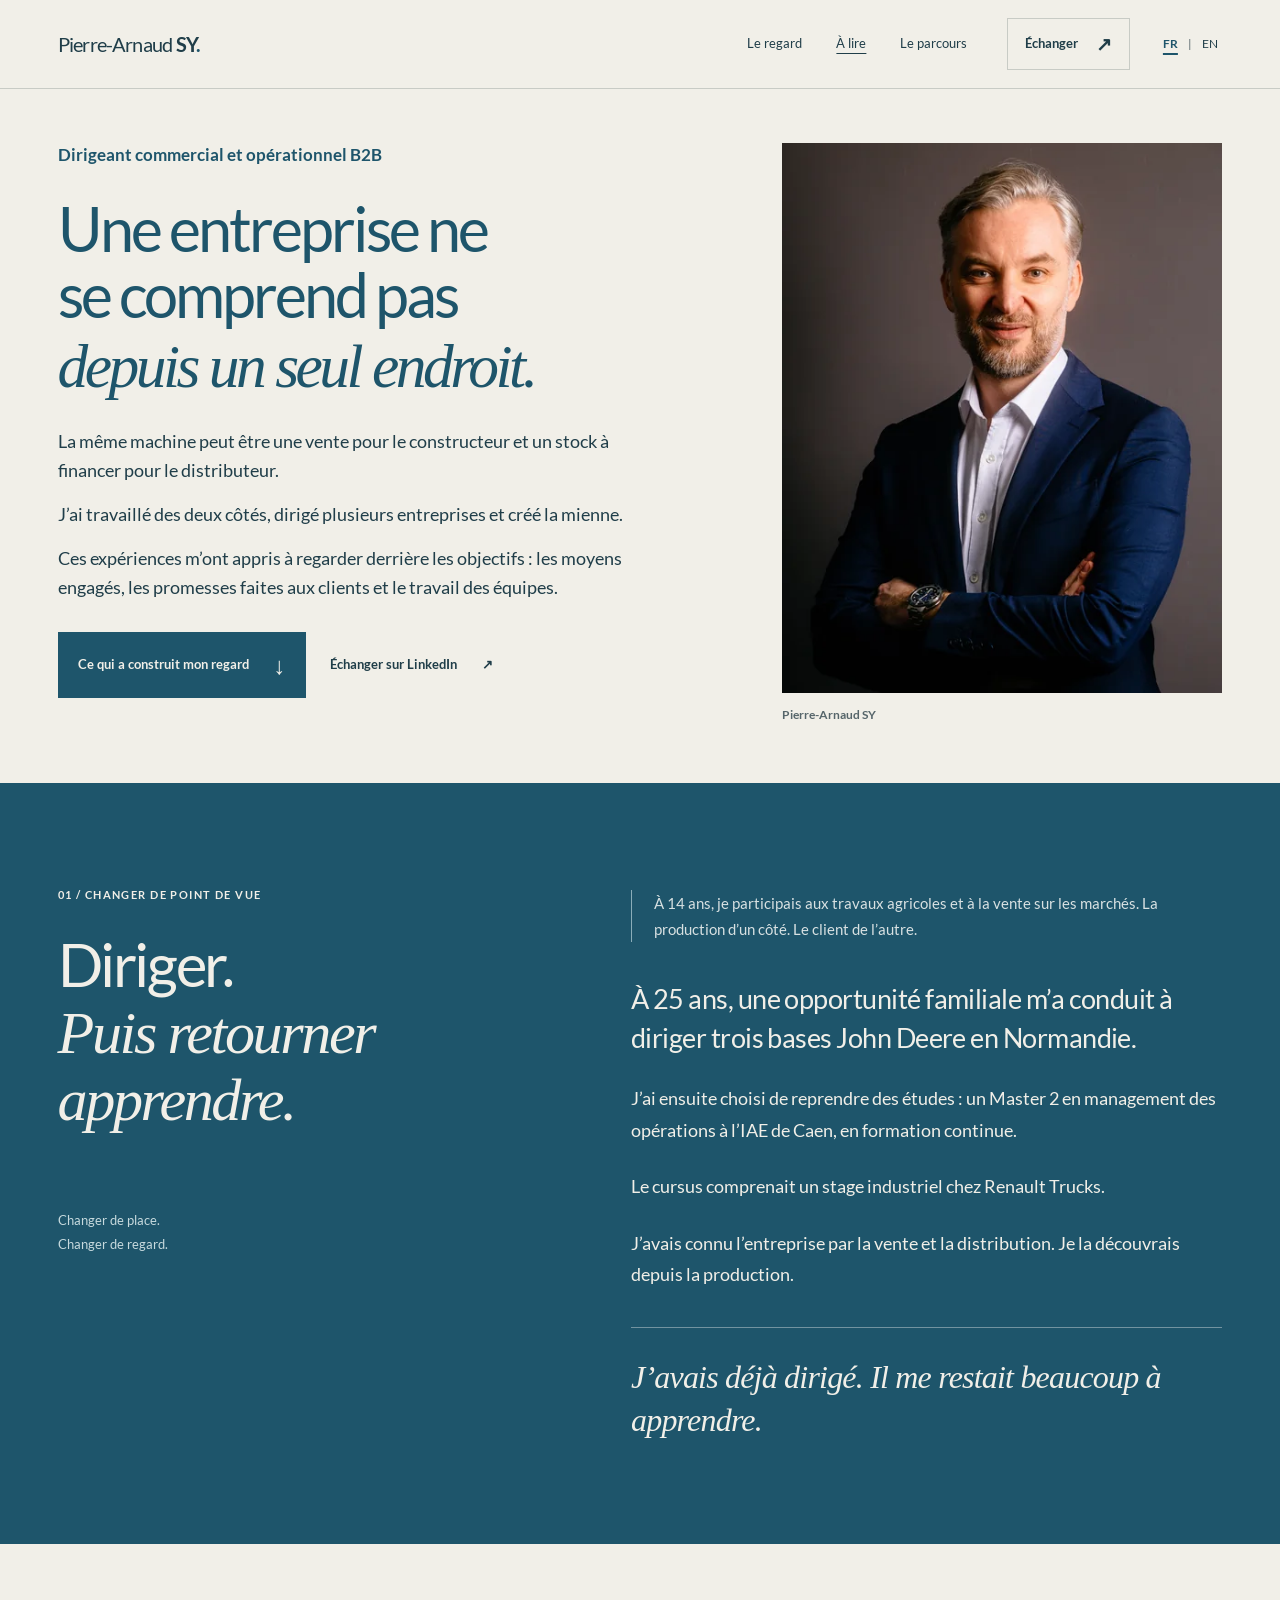
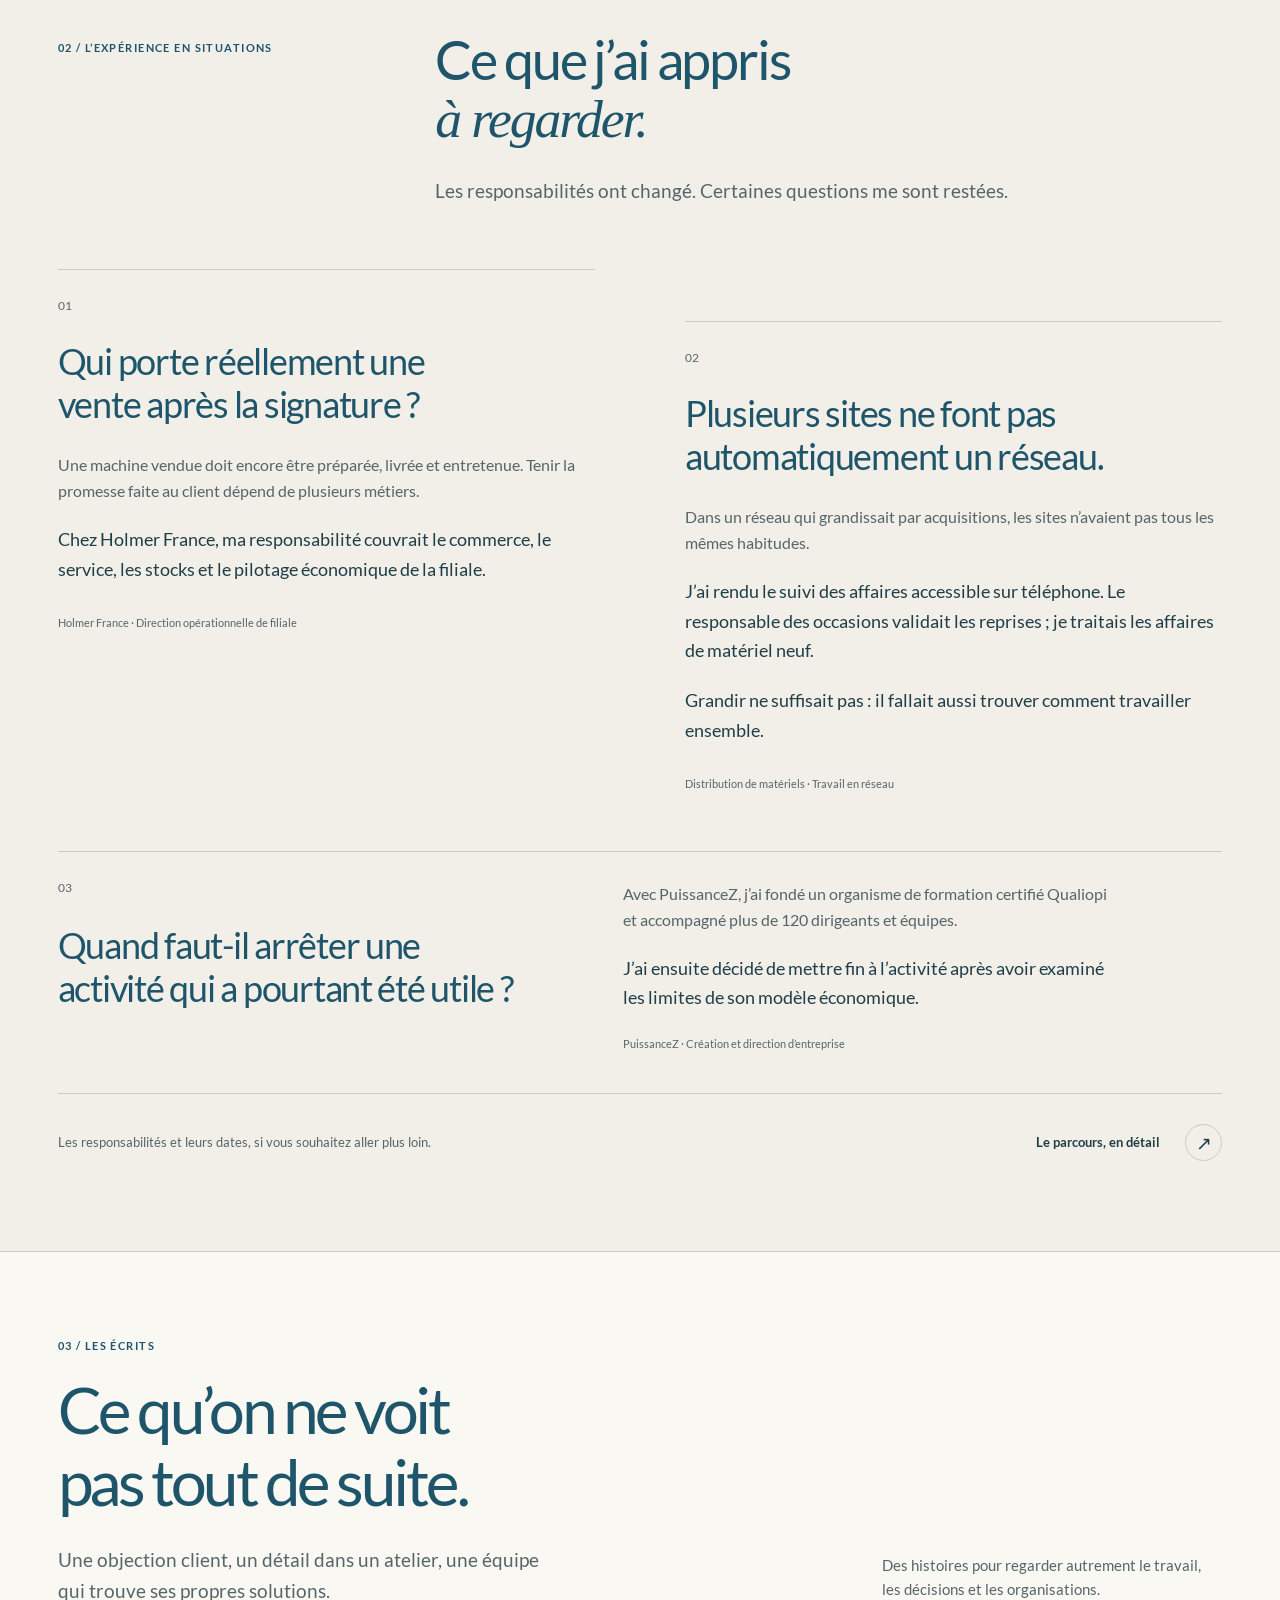
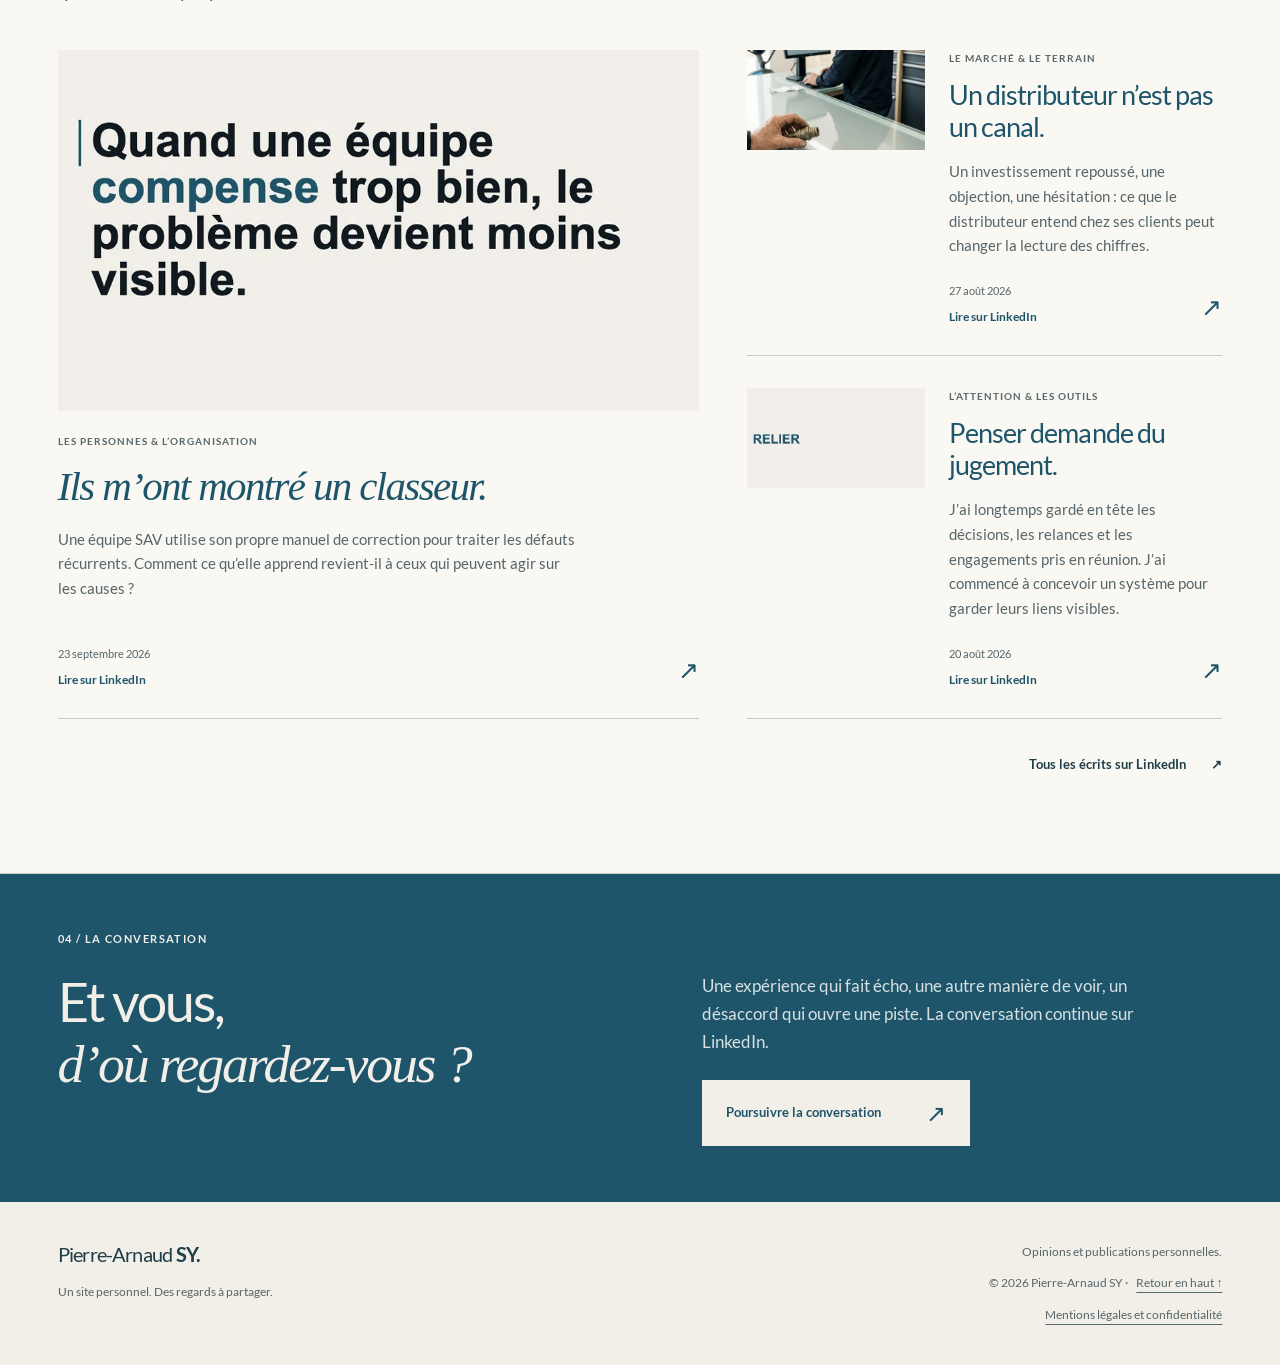
==== commit cefd29f5: "Clarifier la promesse des écrits et les aperçus de partage FR EN" ====
--- a/index.html
+++ b/index.html
@@ -17,12 +17,12 @@
     <meta property="og:type" content="profile">
     <meta property="og:locale" content="fr_FR">
     <meta property="og:locale:alternate" content="en_GB">
-    <meta property="og:title" content="Pierre-Arnaud SY | Là où ça se joue">
+    <meta property="og:title" content="Pierre-Arnaud SY | Parcours, expériences et écrits">
     <meta property="og:description" content="Du distributeur au constructeur, du commerce à l’usine : les expériences et les écrits de Pierre-Arnaud SY, dirigeant B2B.">
     <meta property="og:image" content="https://piarsy.github.io/site-personnel/assets/social-card.png">
     <meta property="og:image:width" content="1200">
     <meta property="og:image:height" content="630">
-    <meta property="og:image:alt" content="Pierre-Arnaud SY. Là où ça se joue.">
+    <meta property="og:image:alt" content="Portrait de Pierre-Arnaud SY. Une entreprise ne se comprend pas depuis un seul endroit.">
     <meta name="twitter:card" content="summary_large_image">
     <meta name="twitter:image" content="https://piarsy.github.io/site-personnel/assets/social-card.png">
   <link rel="icon" href="assets/favicon.svg" type="image/svg+xml">
@@ -136,8 +136,8 @@
     <section class="publications section" id="publications" aria-labelledby="publications-title">
       <div class="wrap">
         <div class="editorial-head">
-          <div><p class="eyebrow">03 / Les écrits</p><h2 id="publications-title">Là où ça se joue.</h2><p class="lead">Ce qui fait avancer les personnes, les idées et les organisations.</p></div>
-          <p class="editorial-description">Une sélection de mes écrits sur LinkedIn : des scènes vécues, des histoires d’entreprise et des questions qui restent.</p>
+          <div><p class="eyebrow">03 / Les écrits</p><h2 id="publications-title">Ce qu’on ne voit pas tout de suite.</h2><p class="lead">Une objection client, un détail dans un atelier, une équipe qui trouve ses propres solutions.</p></div>
+          <p class="editorial-description">Des histoires pour regarder autrement le travail, les décisions et les organisations.</p>
         </div>
         <div class="publication-list">
     <a class="publication" data-featured href="https://www.linkedin.com/posts/pierrearnaudsy_je-demandais-%C3%A0-une-%C3%A9quipe-sav-comment-elle-activity-7508525810660597760-LSPP" target="_blank" rel="noopener noreferrer">
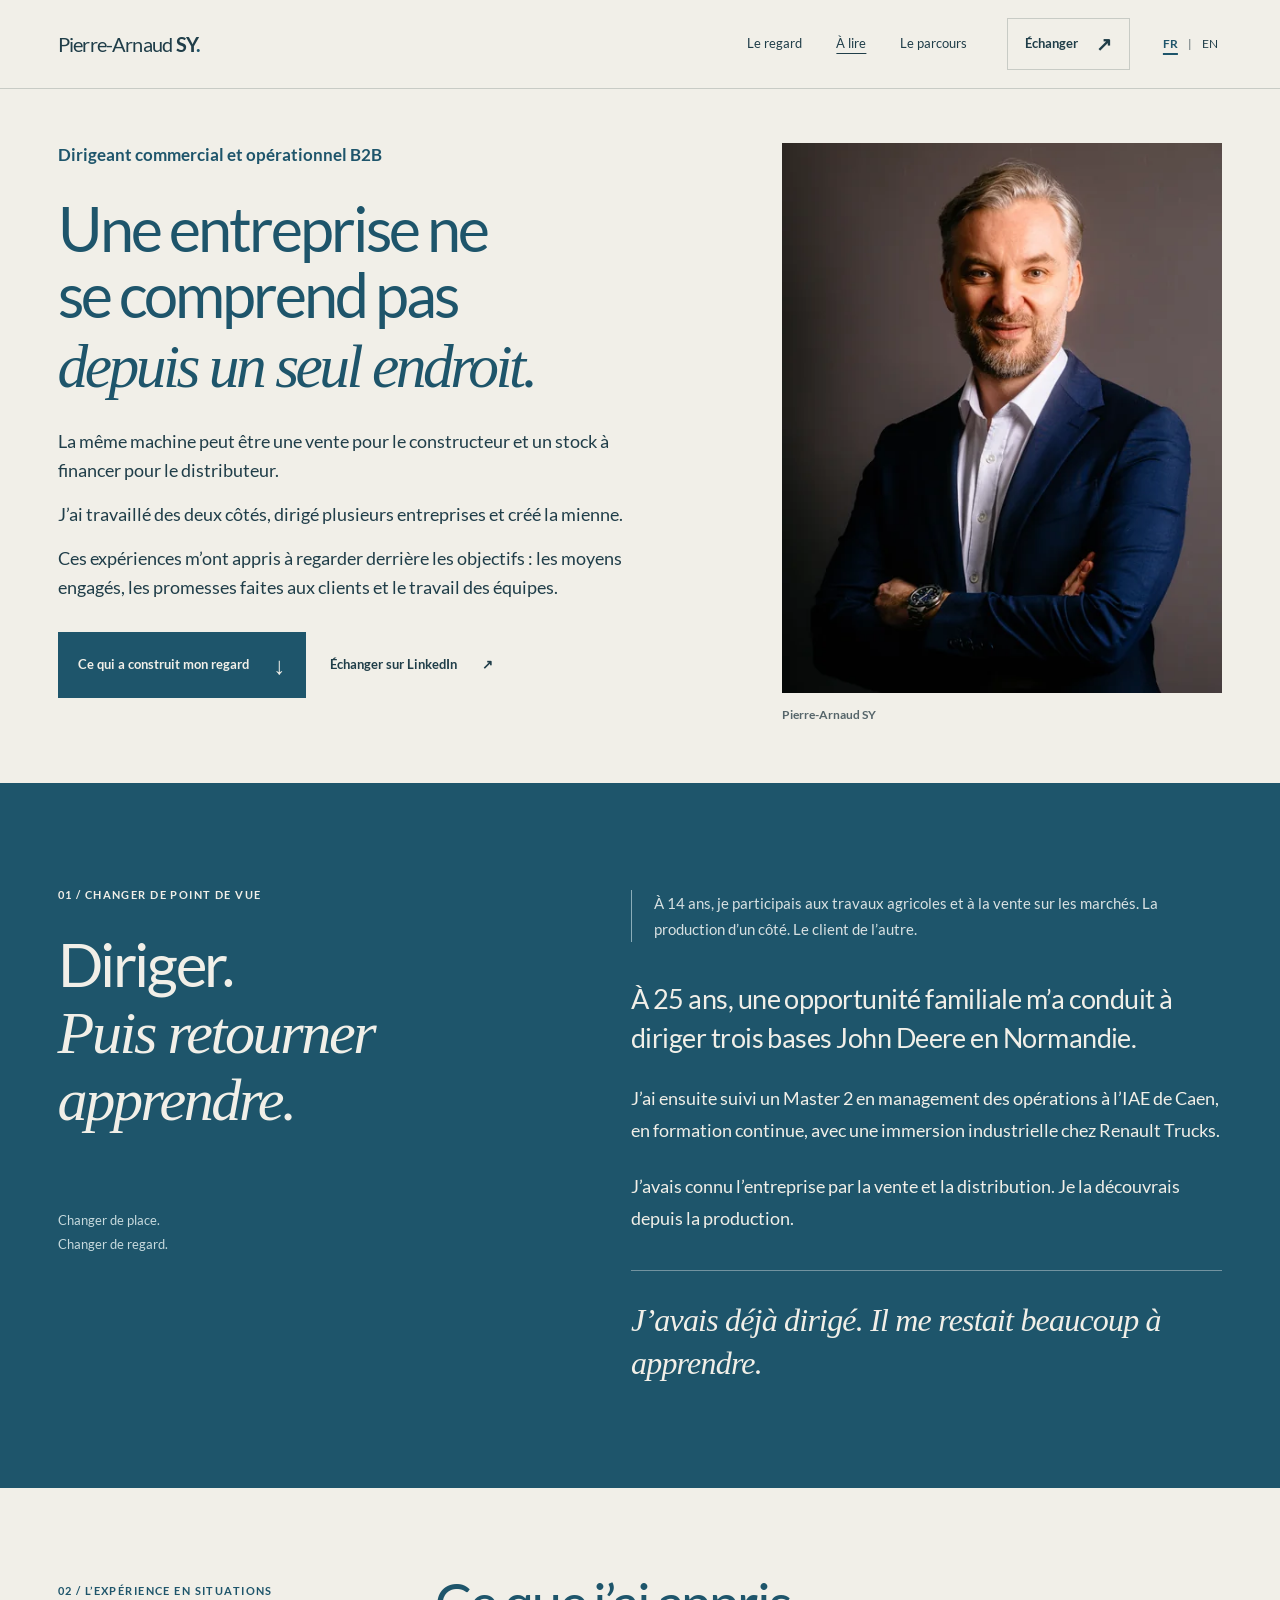
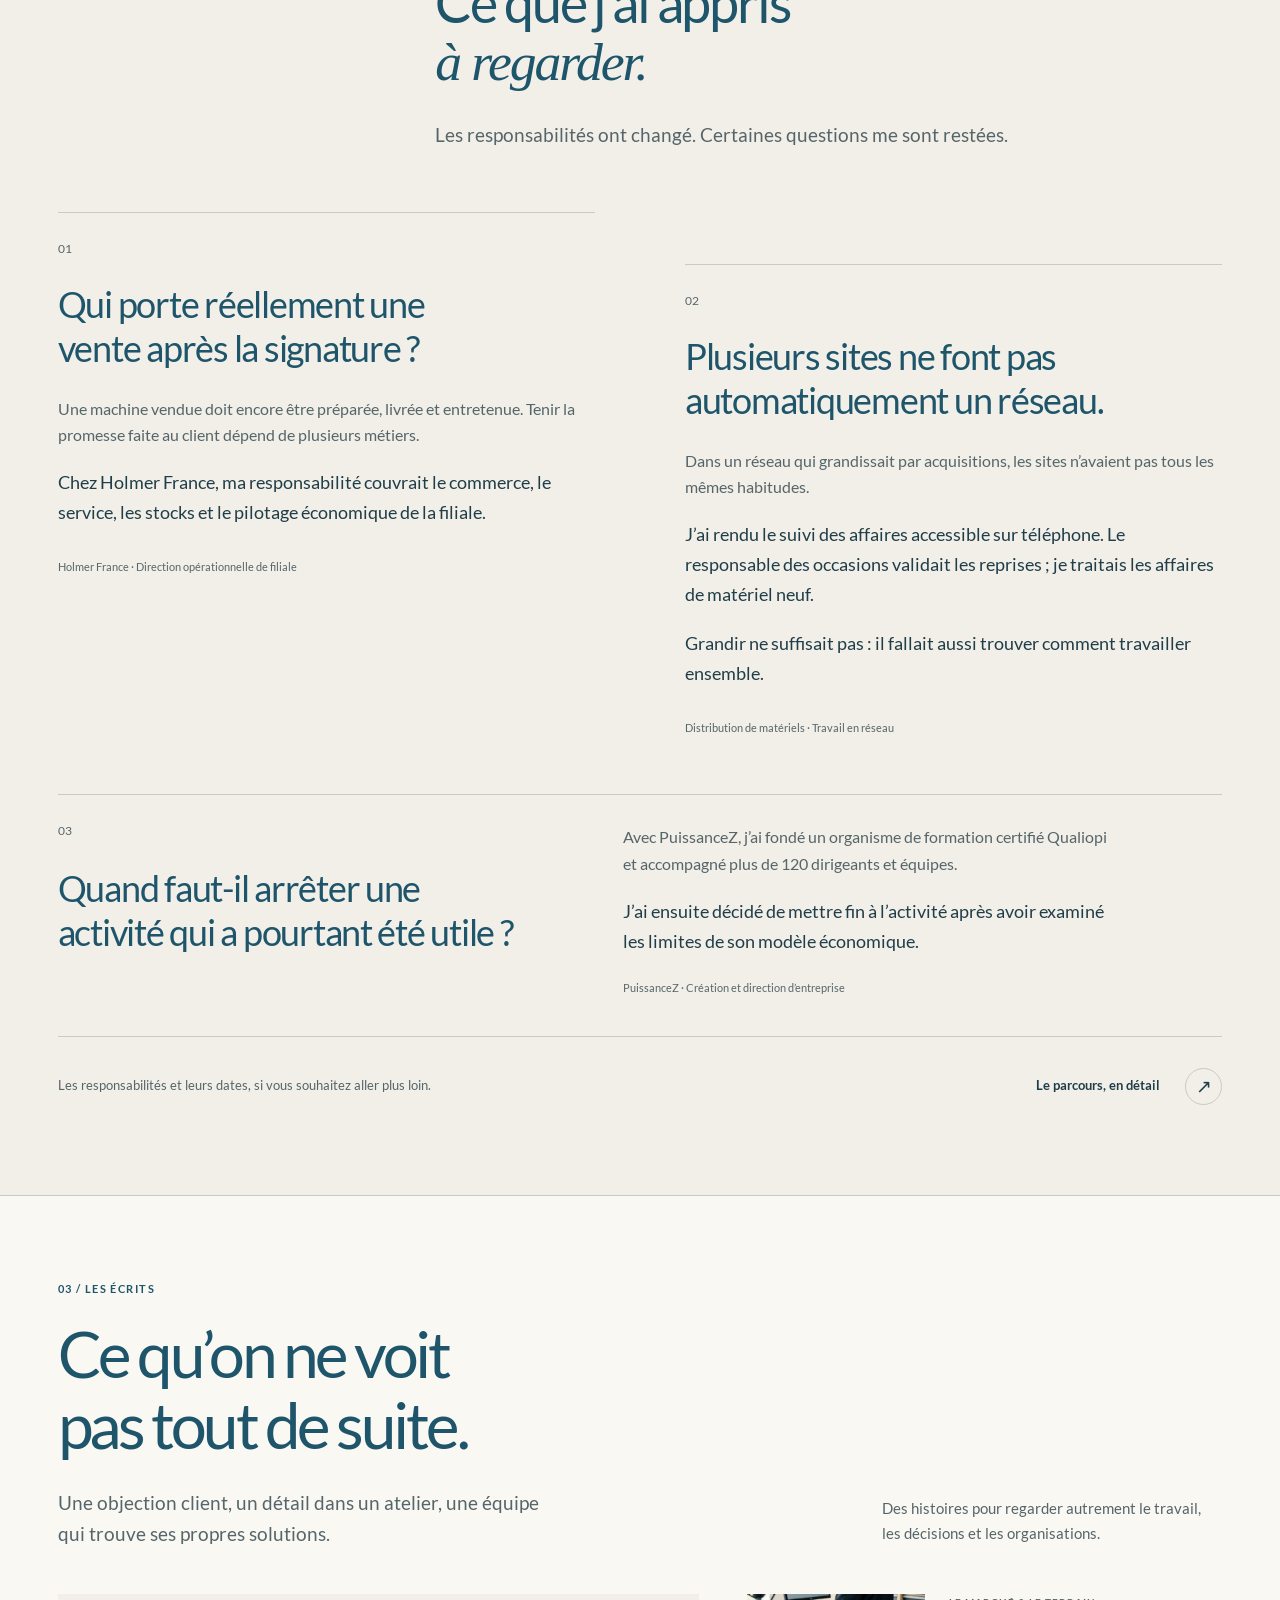
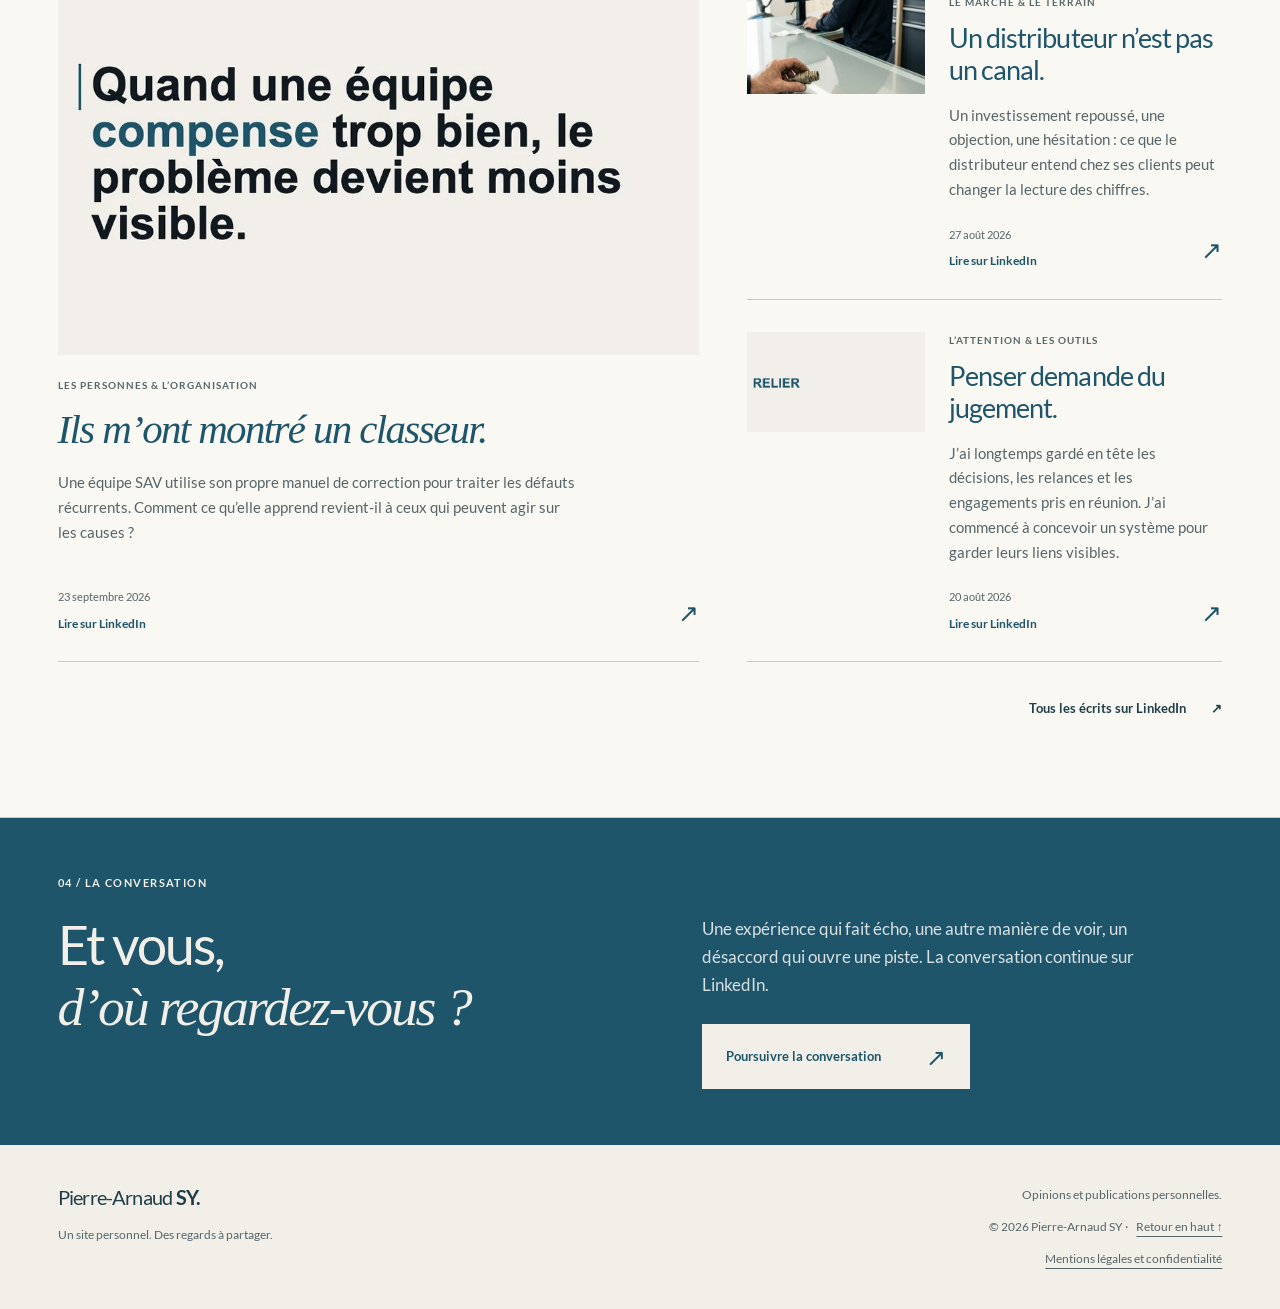
==== commit 99ad7c3c: "Préciser le récit de formation et de découverte industrielle FR EN" ====
--- a/index.html
+++ b/index.html
@@ -88,8 +88,7 @@
         <div class="story-content">
           <p class="story-prelude">À 14 ans, je participais aux travaux agricoles et à la vente sur les marchés. La production d’un côté. Le client de l’autre.</p>
           <p class="story-opening">À 25 ans, une opportunité familiale m’a conduit à diriger trois bases John Deere en Normandie.</p>
-          <p>J’ai ensuite choisi de reprendre des études : un Master 2 en management des opérations à l’IAE de Caen, en formation continue.</p>
-<p>Le cursus comprenait un stage industriel chez Renault Trucks.</p>
+          <p>J’ai ensuite suivi un Master 2 en management des opérations à l’IAE de Caen, en formation continue, avec une immersion industrielle chez Renault Trucks.</p>
 <p>J’avais connu l’entreprise par la vente et la distribution. Je la découvrais depuis la production.</p>
           <p class="story-closing">J’avais déjà dirigé. Il me restait beaucoup à apprendre.</p>
         </div>
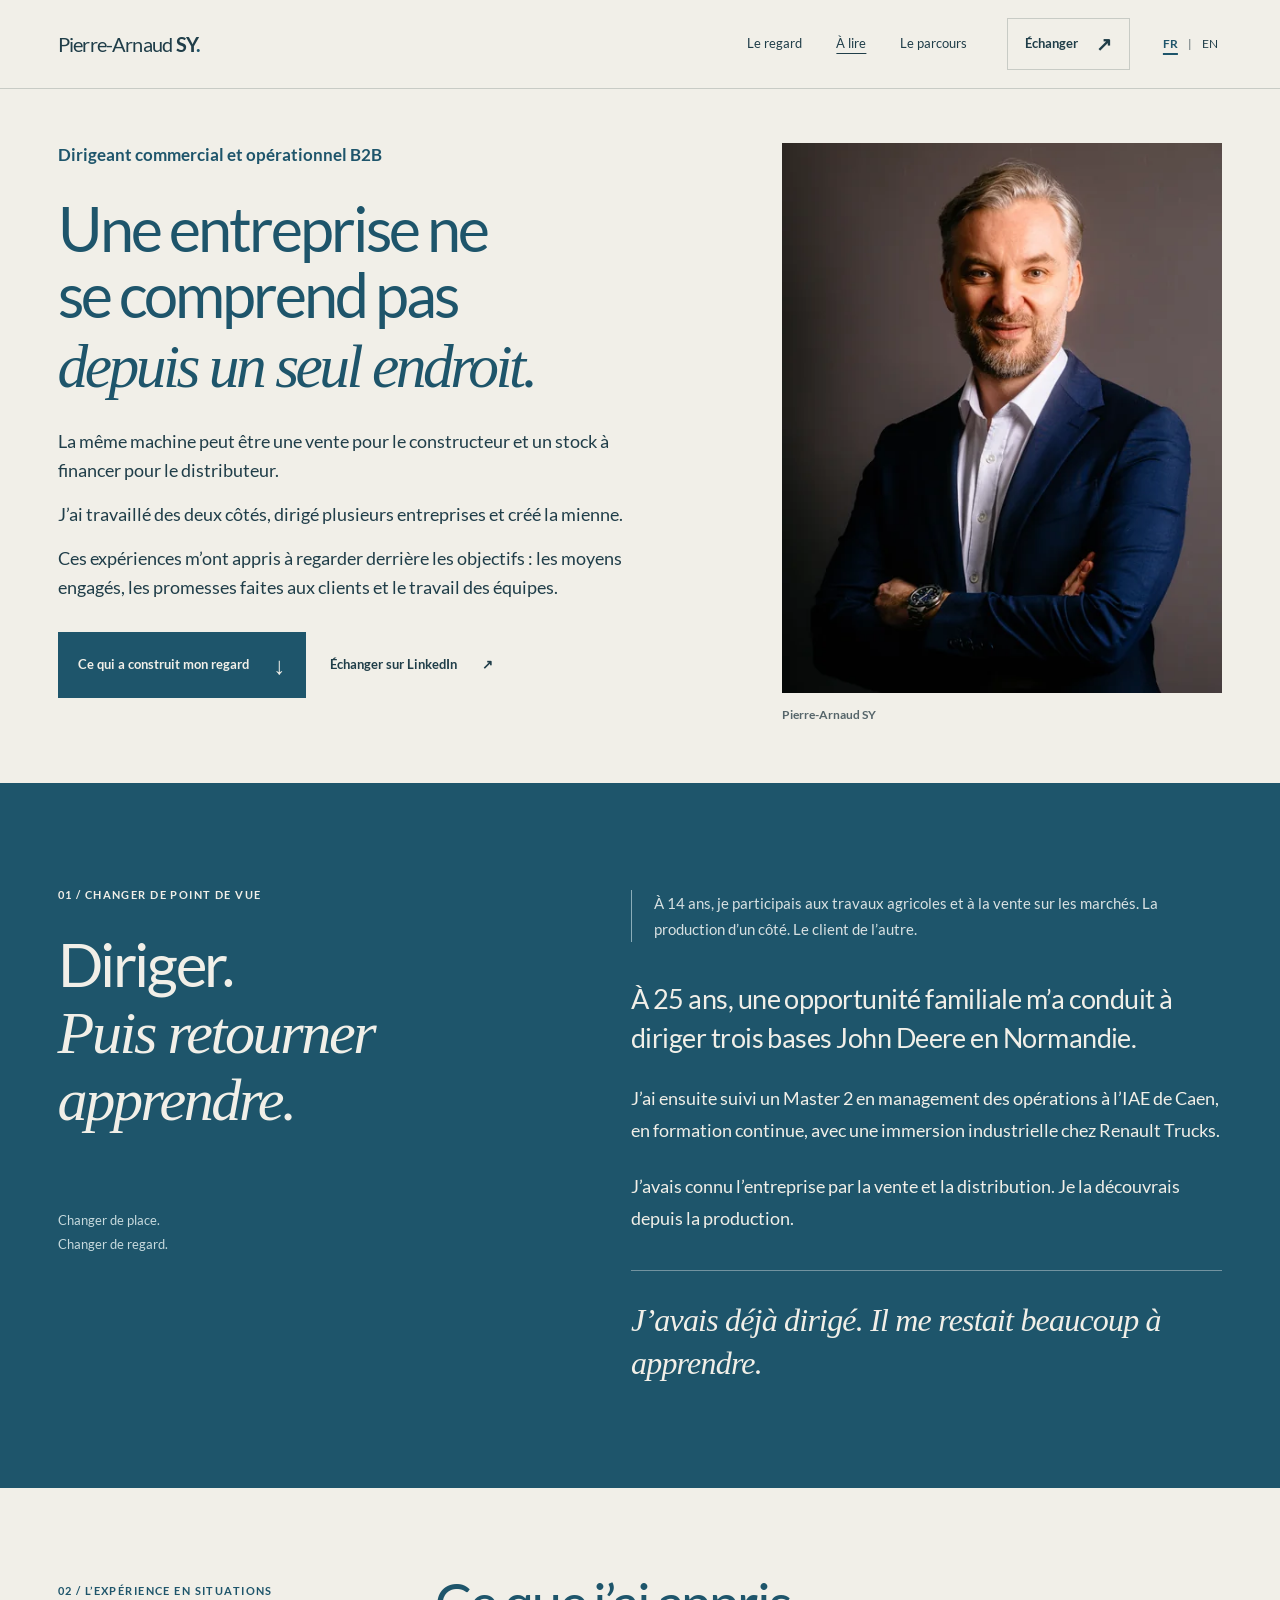
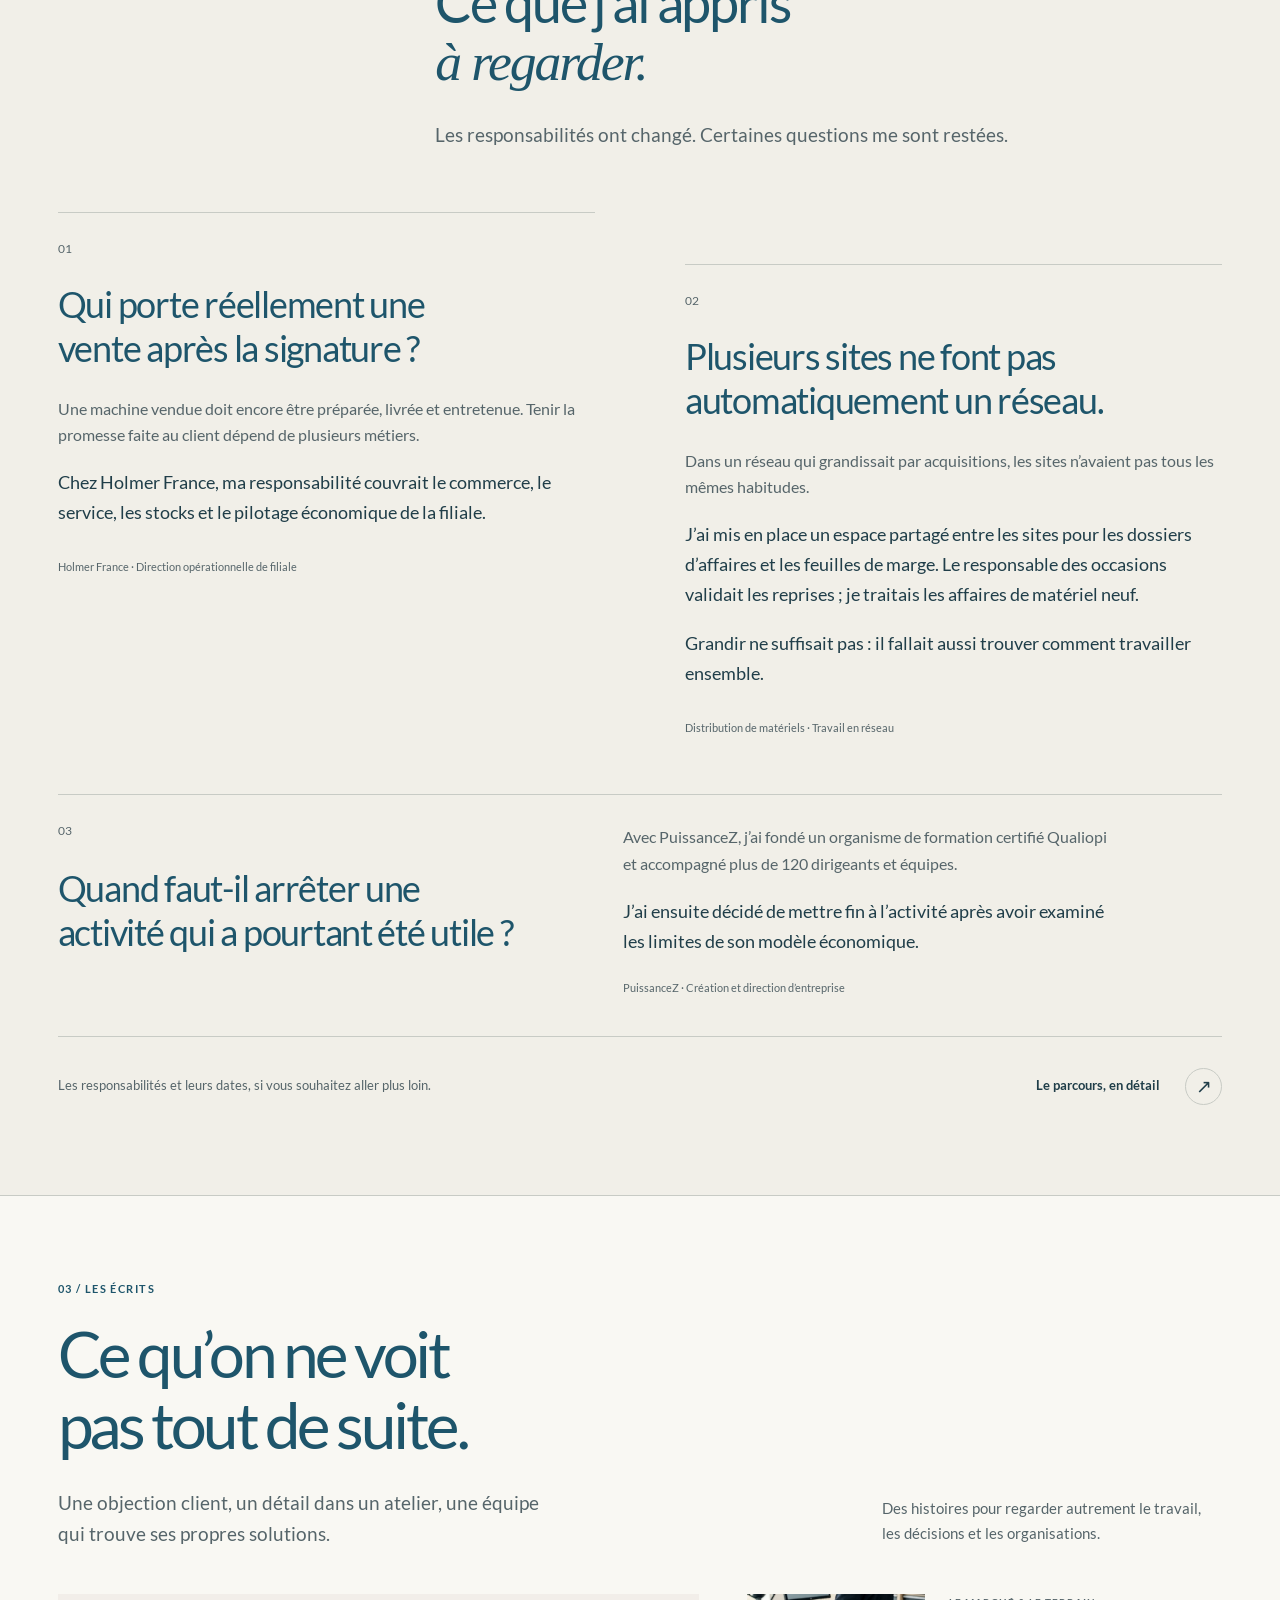
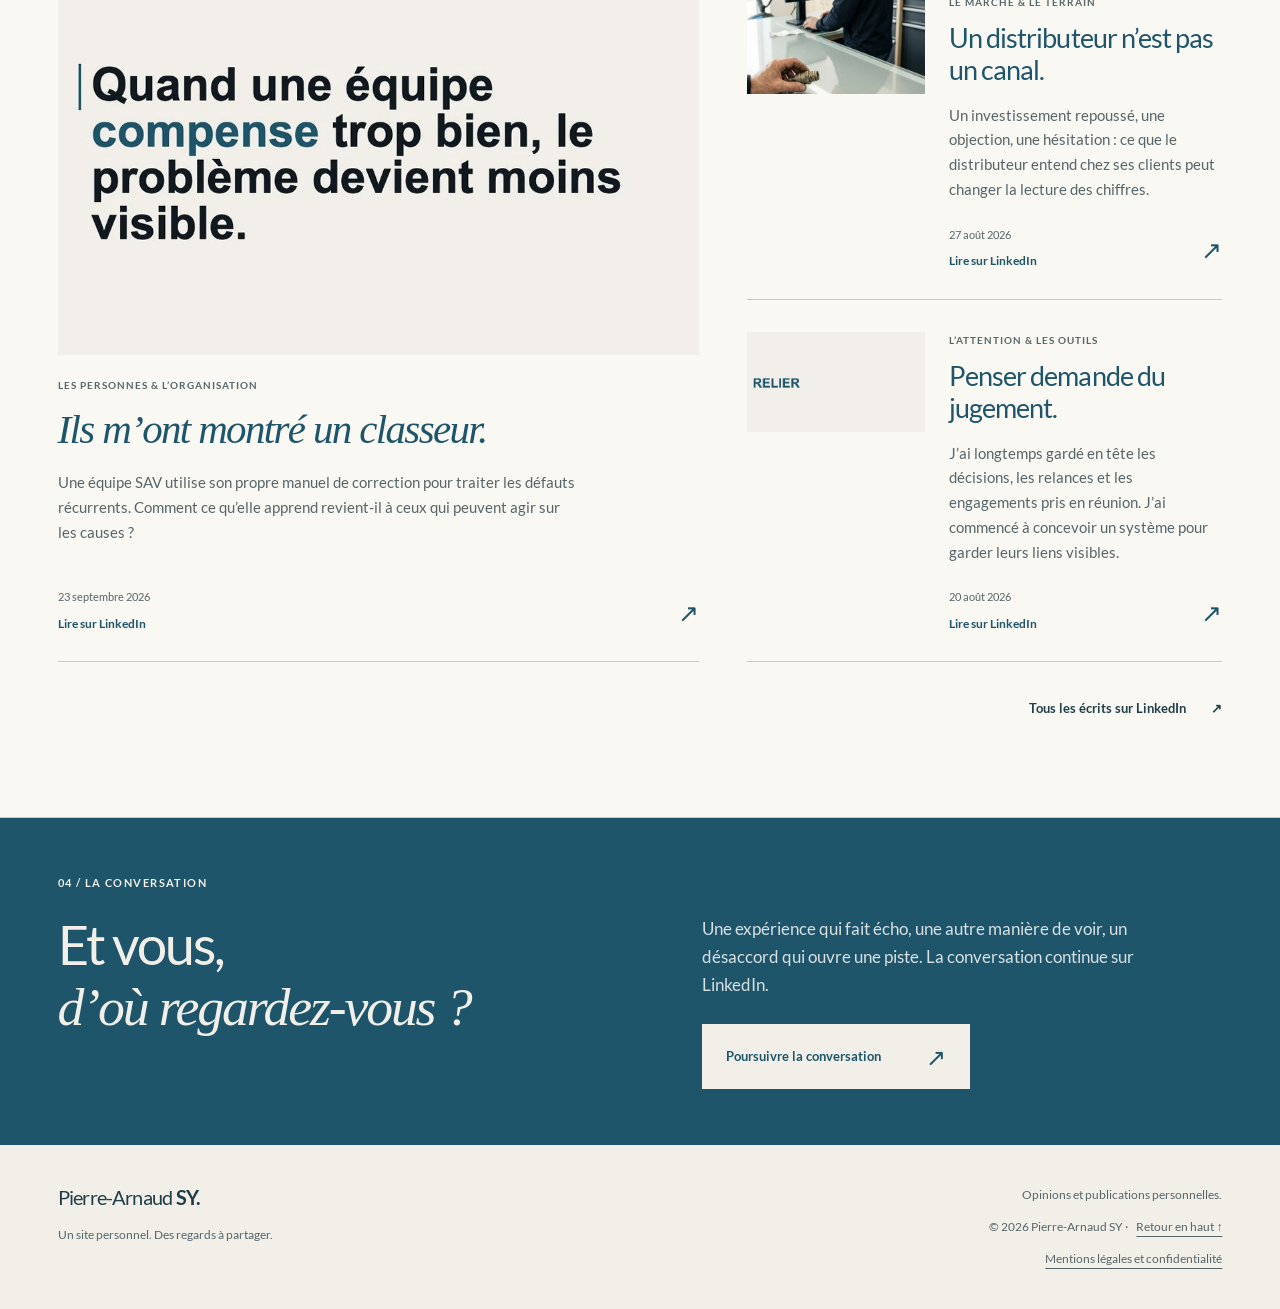
==== commit f52c87b2: "Préciser le partage des dossiers commerciaux entre sites FR EN" ====
--- a/index.html
+++ b/index.html
@@ -113,7 +113,7 @@
       <span class="situation-number" aria-hidden="true">02</span>
       <h3>Plusieurs sites ne font pas automatiquement un réseau.</h3>
       <div class="situation-copy"><p>Dans un réseau qui grandissait par acquisitions, les sites n’avaient pas tous les mêmes habitudes.</p>
-<p>J’ai rendu le suivi des affaires accessible sur téléphone. Le responsable des occasions validait les reprises ; je traitais les affaires de matériel neuf.</p>
+<p>J’ai mis en place un espace partagé entre les sites pour les dossiers d’affaires et les feuilles de marge. Le responsable des occasions validait les reprises ; je traitais les affaires de matériel neuf.</p>
 <p>Grandir ne suffisait pas : il fallait aussi trouver comment travailler ensemble.</p></div>
       <p class="situation-context">Distribution de matériels · Travail en réseau</p>
     </article>
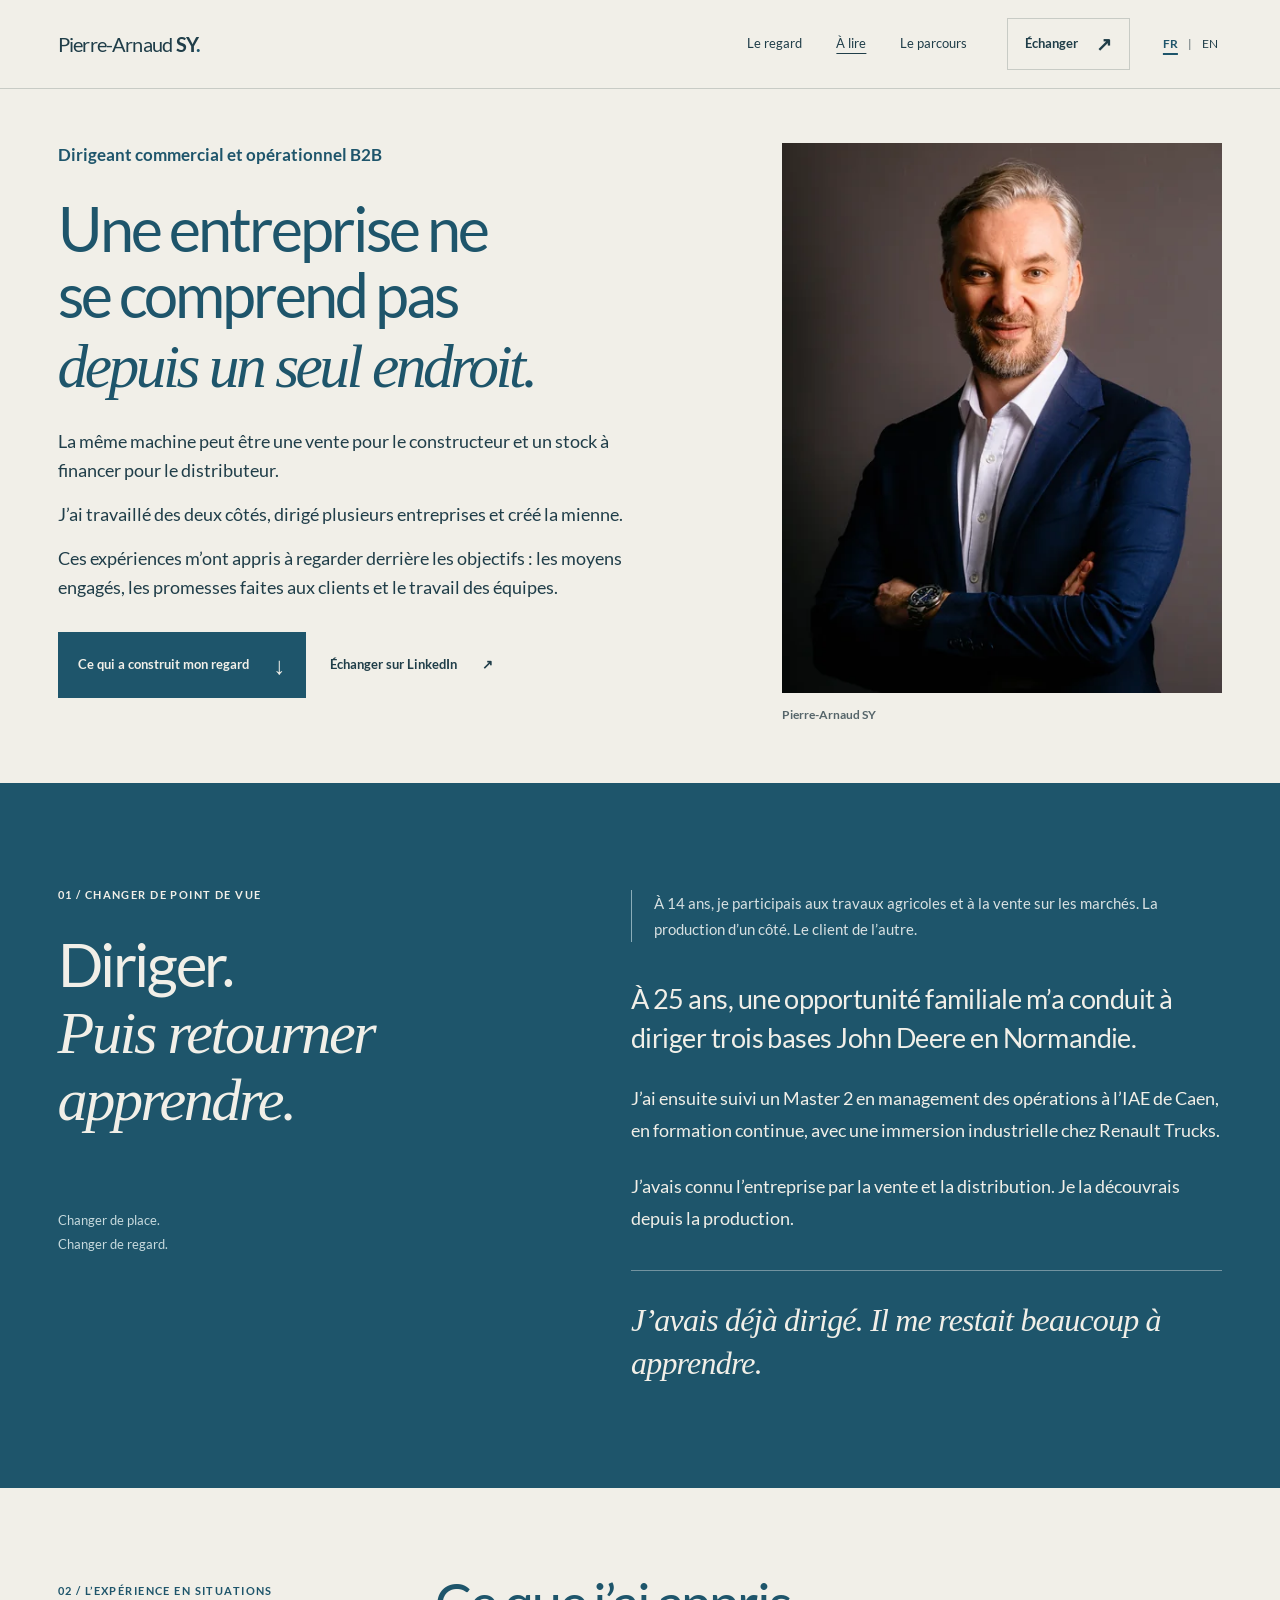
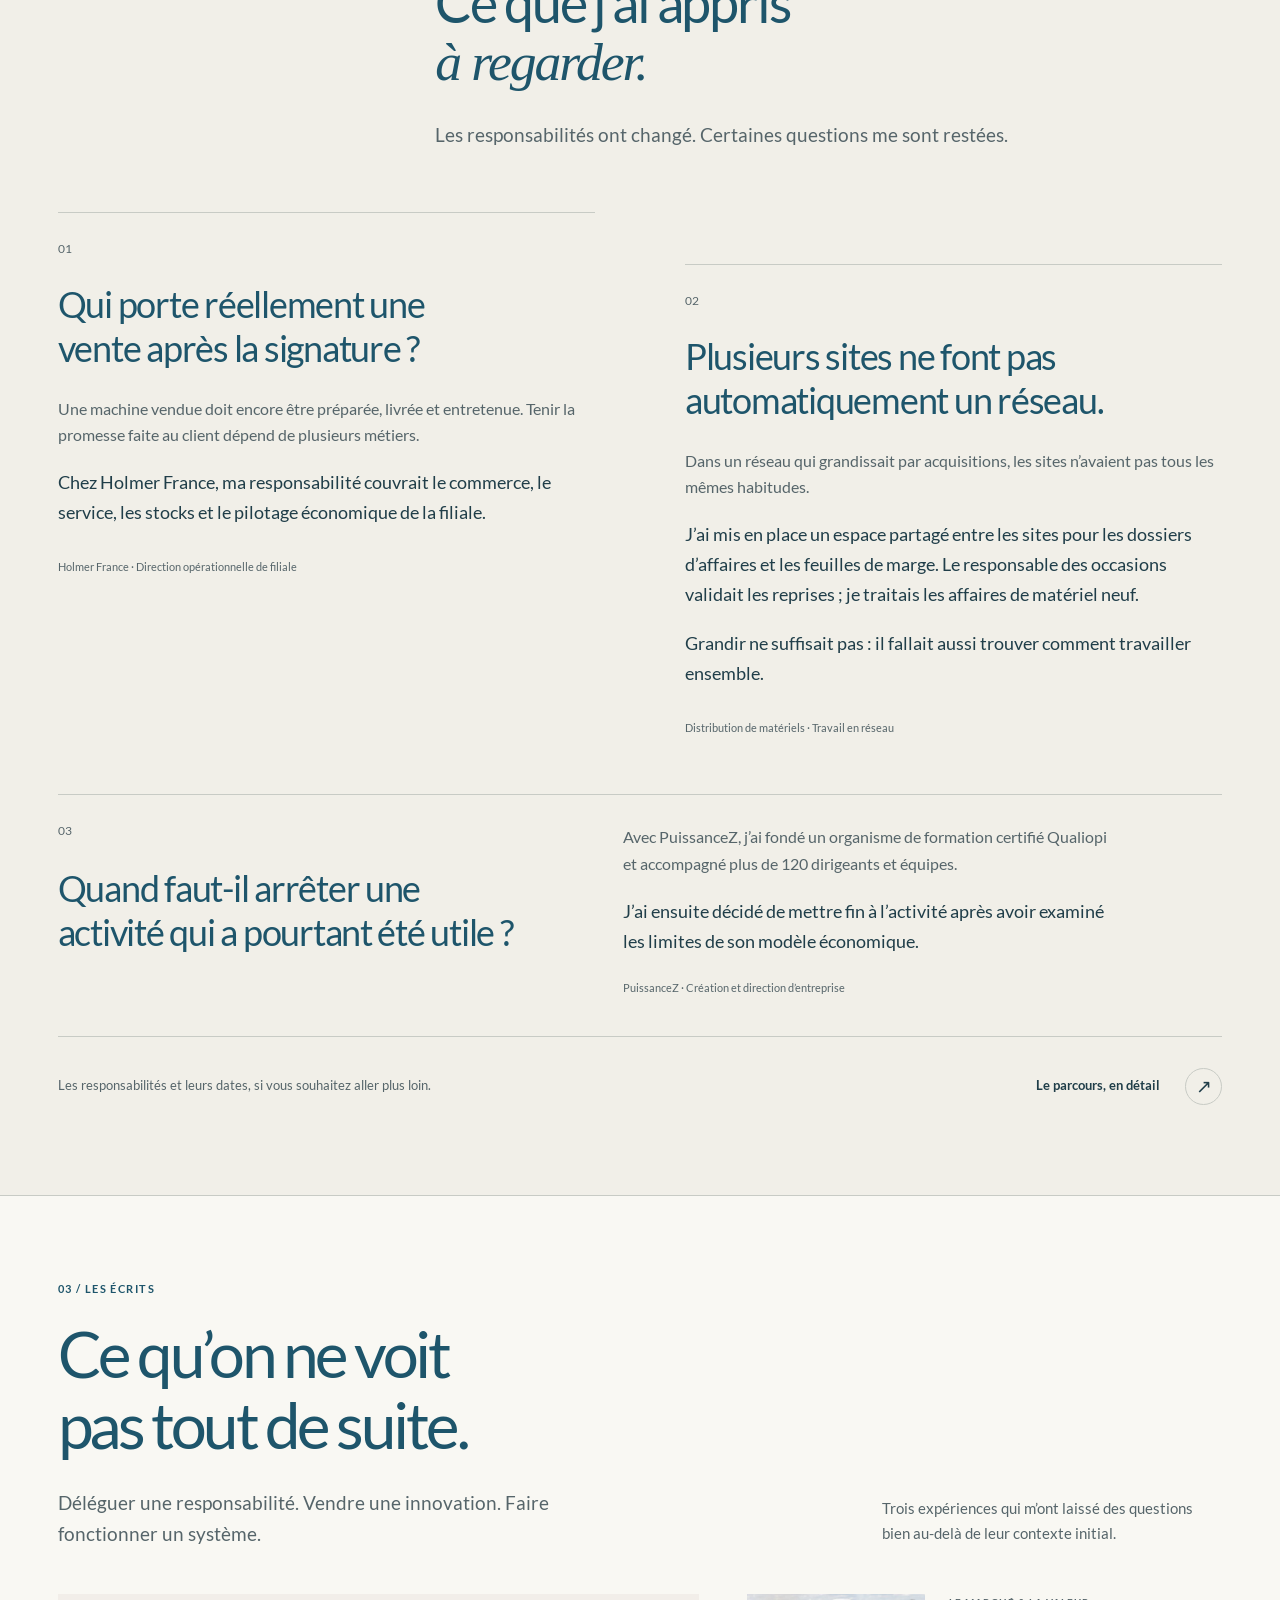
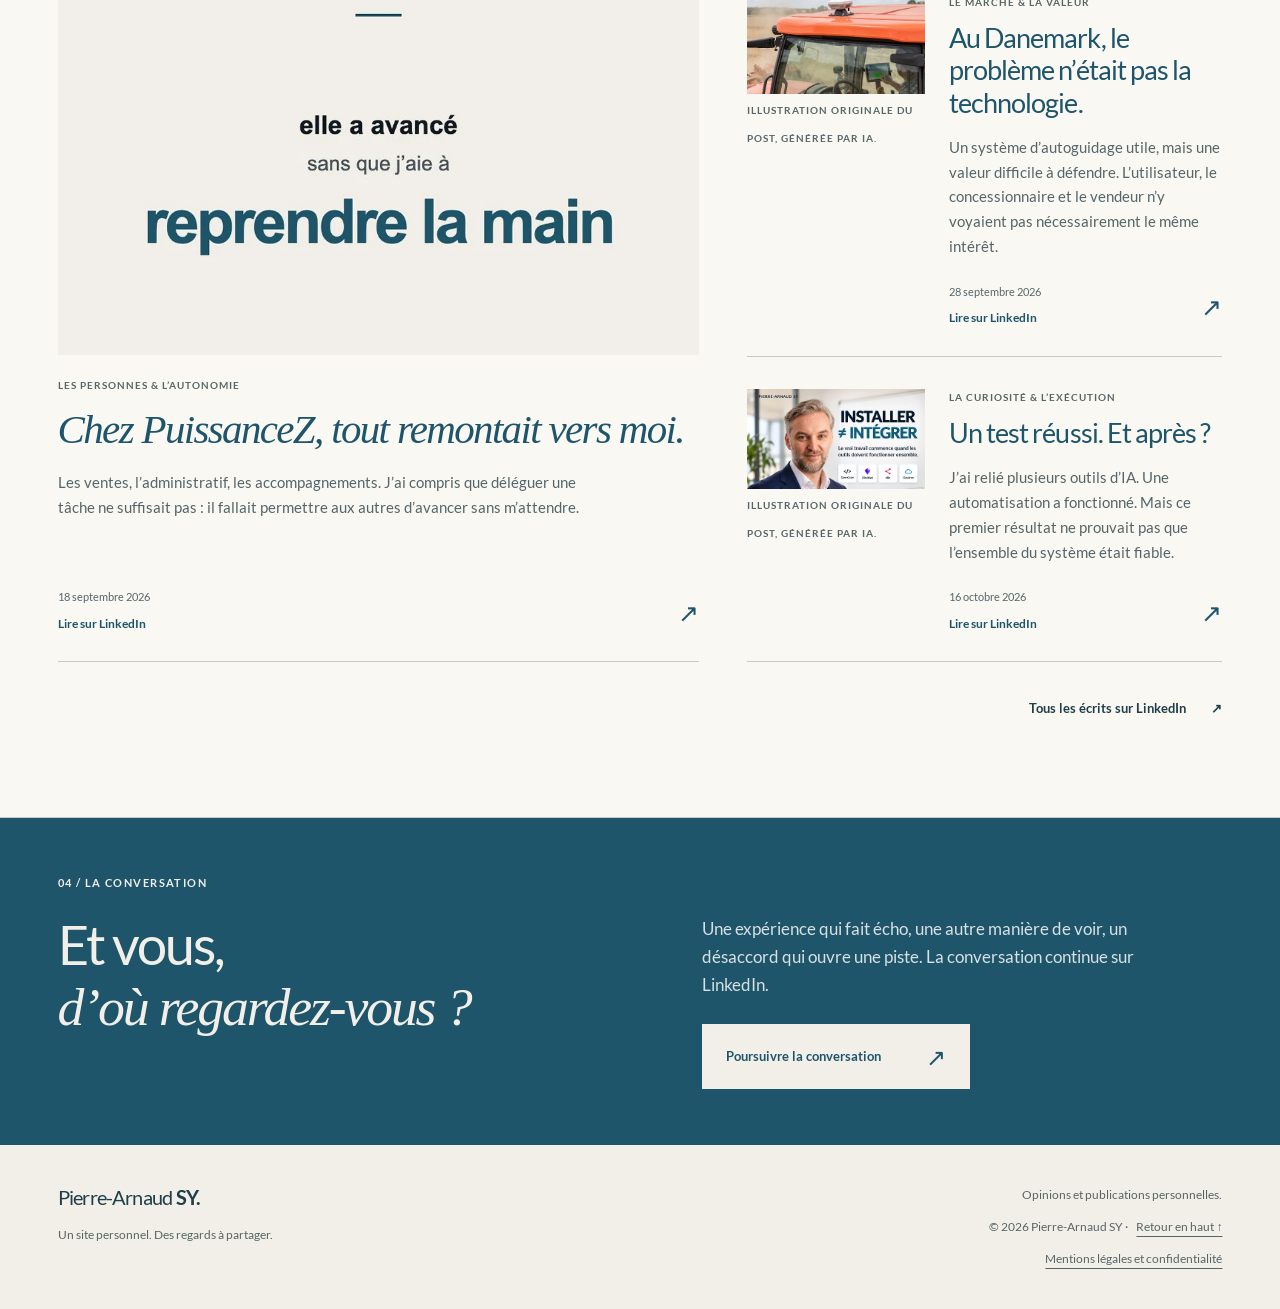
==== commit 91786336: "Renouveler la sélection de publications FR EN avant lancement" ====
--- a/index.html
+++ b/index.html
@@ -7,7 +7,7 @@
   <meta name="description" content="Du distributeur au constructeur, du commerce à l’usine : les expériences et les écrits de Pierre-Arnaud SY, dirigeant B2B.">
   <meta name="robots" content="index, follow">
   <meta name="referrer" content="strict-origin-when-cross-origin">
-  <title>Pierre-Arnaud SY | Là où ça se joue</title>
+  <title>Pierre-Arnaud SY</title>
   
     <link rel="canonical" href="https://piarsy.github.io/site-personnel/">
 <meta property="og:url" content="https://piarsy.github.io/site-personnel/">
@@ -135,37 +135,37 @@
     <section class="publications section" id="publications" aria-labelledby="publications-title">
       <div class="wrap">
         <div class="editorial-head">
-          <div><p class="eyebrow">03 / Les écrits</p><h2 id="publications-title">Ce qu’on ne voit pas tout de suite.</h2><p class="lead">Une objection client, un détail dans un atelier, une équipe qui trouve ses propres solutions.</p></div>
-          <p class="editorial-description">Des histoires pour regarder autrement le travail, les décisions et les organisations.</p>
+          <div><p class="eyebrow">03 / Les écrits</p><h2 id="publications-title">Ce qu’on ne voit pas tout de suite.</h2><p class="lead">Déléguer une responsabilité. Vendre une innovation. Faire fonctionner un système.</p></div>
+          <p class="editorial-description">Trois expériences qui m’ont laissé des questions bien au-delà de leur contexte initial.</p>
         </div>
         <div class="publication-list">
-    <a class="publication" data-featured href="https://www.linkedin.com/posts/pierrearnaudsy_je-demandais-%C3%A0-une-%C3%A9quipe-sav-comment-elle-activity-7508525810660597760-LSPP" target="_blank" rel="noopener noreferrer">
-      <span class="publication-media"><img class="publication-image" src="assets/publications/sav-960.webp" srcset="assets/publications/sav-480.webp 480w, assets/publications/sav-960.webp 960w" sizes="(max-width: 719px) 90vw, (max-width: 1000px) 42vw, 51vw" width="960" height="540" alt="Affiche originale : Quand une équipe compense trop bien, le problème devient moins visible." loading="lazy" decoding="async"></span>
+    <a class="publication" data-featured href="https://fr.linkedin.com/posts/pierrearnaudsy_chez-puissancez-tout-remontait-vers-moi-activity-7506699038717722624-gC3X" target="_blank" rel="noopener noreferrer">
+      <span class="publication-visual"><span class="publication-media"><img class="publication-image" src="assets/publications/autonomie-960.webp" srcset="assets/publications/autonomie-480.webp 480w, assets/publications/autonomie-960.webp 960w" sizes="(max-width: 719px) 90vw, (max-width: 1000px) 42vw, 51vw" width="960" height="540" alt="Visuel typographique original du post : « elle a avancé sans que j’aie à reprendre la main »." loading="lazy" decoding="async"></span></span>
       <div class="publication-body">
-        <span class="publication-category">Les personnes &amp; l’organisation</span>
-        <h3>Ils m’ont montré un classeur.</h3>
-        <p class="publication-excerpt">Une équipe SAV utilise son propre manuel de correction pour traiter les défauts récurrents. Comment ce qu’elle apprend revient-il à ceux qui peuvent agir sur les causes ?</p>
-        <span class="publication-foot"><span><time datetime="2026-09-23">23 septembre 2026</time><strong>Lire sur LinkedIn<span class="sr-only"> (nouvel onglet)</span></strong></span><span aria-hidden="true">↗</span></span>
+        <span class="publication-category">Les personnes &amp; l’autonomie</span>
+        <h3>Chez PuissanceZ, tout remontait vers moi.</h3>
+        <p class="publication-excerpt">Les ventes, l’administratif, les accompagnements. J’ai compris que déléguer une tâche ne suffisait pas : il fallait permettre aux autres d’avancer sans m’attendre.</p>
+        <span class="publication-foot"><span><time datetime="2026-09-18">18 septembre 2026</time><strong>Lire sur LinkedIn<span class="sr-only"> (nouvel onglet)</span></strong></span><span aria-hidden="true">↗</span></span>
       </div>
     </a>
 
-    <a class="publication" href="https://www.linkedin.com/posts/pierrearnaudsy_un-distributeur-nest-pas-un-canal-cest-activity-7498652296688443392-QfY8" target="_blank" rel="noopener noreferrer">
-      <span class="publication-media"><img class="publication-image" src="assets/publications/distributeur-960.webp" srcset="assets/publications/distributeur-480.webp 480w, assets/publications/distributeur-960.webp 960w" sizes="(max-width: 719px) 90vw, (max-width: 1000px) 42vw, 16vw" width="960" height="540" alt="Une main tient une pièce métallique devant un comptoir et un écran, illustration originale du post." loading="lazy" decoding="async"></span>
+    <a class="publication" href="https://fr.linkedin.com/posts/pierrearnaudsy_au-danemark-le-frein-%C3%A0-lautoguidage-n%C3%A9tait-activity-7510262586479763456-T_sE" target="_blank" rel="noopener noreferrer">
+      <span class="publication-visual"><span class="publication-media"><img class="publication-image" src="assets/publications/danemark-960.webp" srcset="assets/publications/danemark-480.webp 480w, assets/publications/danemark-960.webp 960w" sizes="(max-width: 719px) 90vw, (max-width: 1000px) 42vw, 16vw" width="960" height="540" alt="Illustration originale du post, générée par IA : un système de guidage sur un tracteur et un écran en cabine." loading="lazy" decoding="async"></span><span class="publication-category">Illustration originale du post, générée par IA.</span></span>
       <div class="publication-body">
-        <span class="publication-category">Le marché &amp; le terrain</span>
-        <h3>Un distributeur n’est pas un canal.</h3>
-        <p class="publication-excerpt">Un investissement repoussé, une objection, une hésitation : ce que le distributeur entend chez ses clients peut changer la lecture des chiffres.</p>
-        <span class="publication-foot"><span><time datetime="2026-08-27">27 août 2026</time><strong>Lire sur LinkedIn<span class="sr-only"> (nouvel onglet)</span></strong></span><span aria-hidden="true">↗</span></span>
+        <span class="publication-category">Le marché &amp; la valeur</span>
+        <h3>Au Danemark, le problème n’était pas la technologie.</h3>
+        <p class="publication-excerpt">Un système d’autoguidage utile, mais une valeur difficile à défendre. L’utilisateur, le concessionnaire et le vendeur n’y voyaient pas nécessairement le même intérêt.</p>
+        <span class="publication-foot"><span><time datetime="2026-09-28">28 septembre 2026</time><strong>Lire sur LinkedIn<span class="sr-only"> (nouvel onglet)</span></strong></span><span aria-hidden="true">↗</span></span>
       </div>
     </a>
 
-    <a class="publication" href="https://www.linkedin.com/posts/pierrearnaudsy_jai-arr%C3%AAt%C3%A9-de-demander-%C3%A0-ma-m%C3%A9moire-de-faire-activity-7496114170283683840--w28" target="_blank" rel="noopener noreferrer">
-      <span class="publication-media"><img class="publication-image" src="assets/publications/memoire-960.webp" srcset="assets/publications/memoire-480.webp 480w, assets/publications/memoire-960.webp 960w" sizes="(max-width: 719px) 90vw, (max-width: 1000px) 42vw, 16vw" width="960" height="540" alt="Le mot RELIER sur fond ivoire, visuel original du post." loading="lazy" decoding="async"></span>
+    <a class="publication" href="https://fr.linkedin.com/posts/pierrearnaudsy_installer-les-outils-%C3%A9tait-la-partie-facile-activity-7516788787461398528-u95-" target="_blank" rel="noopener noreferrer">
+      <span class="publication-visual"><span class="publication-media"><img class="publication-image" src="assets/publications/systeme-960.webp" srcset="assets/publications/systeme-480.webp 480w, assets/publications/systeme-960.webp 960w" sizes="(max-width: 719px) 90vw, (max-width: 1000px) 42vw, 16vw" width="960" height="540" alt="Illustration originale du post, générée par IA : un portrait illustré de Pierre-Arnaud, des outils numériques et le message « Installer ≠ intégrer »." loading="lazy" decoding="async"></span><span class="publication-category">Illustration originale du post, générée par IA.</span></span>
       <div class="publication-body">
-        <span class="publication-category">L’attention &amp; les outils</span>
-        <h3>Penser demande du jugement.</h3>
-        <p class="publication-excerpt">J’ai longtemps gardé en tête les décisions, les relances et les engagements pris en réunion. J’ai commencé à concevoir un système pour garder leurs liens visibles.</p>
-        <span class="publication-foot"><span><time datetime="2026-08-20">20 août 2026</time><strong>Lire sur LinkedIn<span class="sr-only"> (nouvel onglet)</span></strong></span><span aria-hidden="true">↗</span></span>
+        <span class="publication-category">La curiosité &amp; l’exécution</span>
+        <h3>Un test réussi. Et après ?</h3>
+        <p class="publication-excerpt">J’ai relié plusieurs outils d’IA. Une automatisation a fonctionné. Mais ce premier résultat ne prouvait pas que l’ensemble du système était fiable.</p>
+        <span class="publication-foot"><span><time datetime="2026-10-16">16 octobre 2026</time><strong>Lire sur LinkedIn<span class="sr-only"> (nouvel onglet)</span></strong></span><span aria-hidden="true">↗</span></span>
       </div>
     </a></div>
         <div class="all-publications"><a class="text-link" href="https://www.linkedin.com/in/pierrearnaudsy/recent-activity/all/" target="_blank" rel="noopener noreferrer">Tous les écrits sur LinkedIn <span aria-hidden="true">↗</span><span class="sr-only"> (nouvel onglet)</span></a></div>
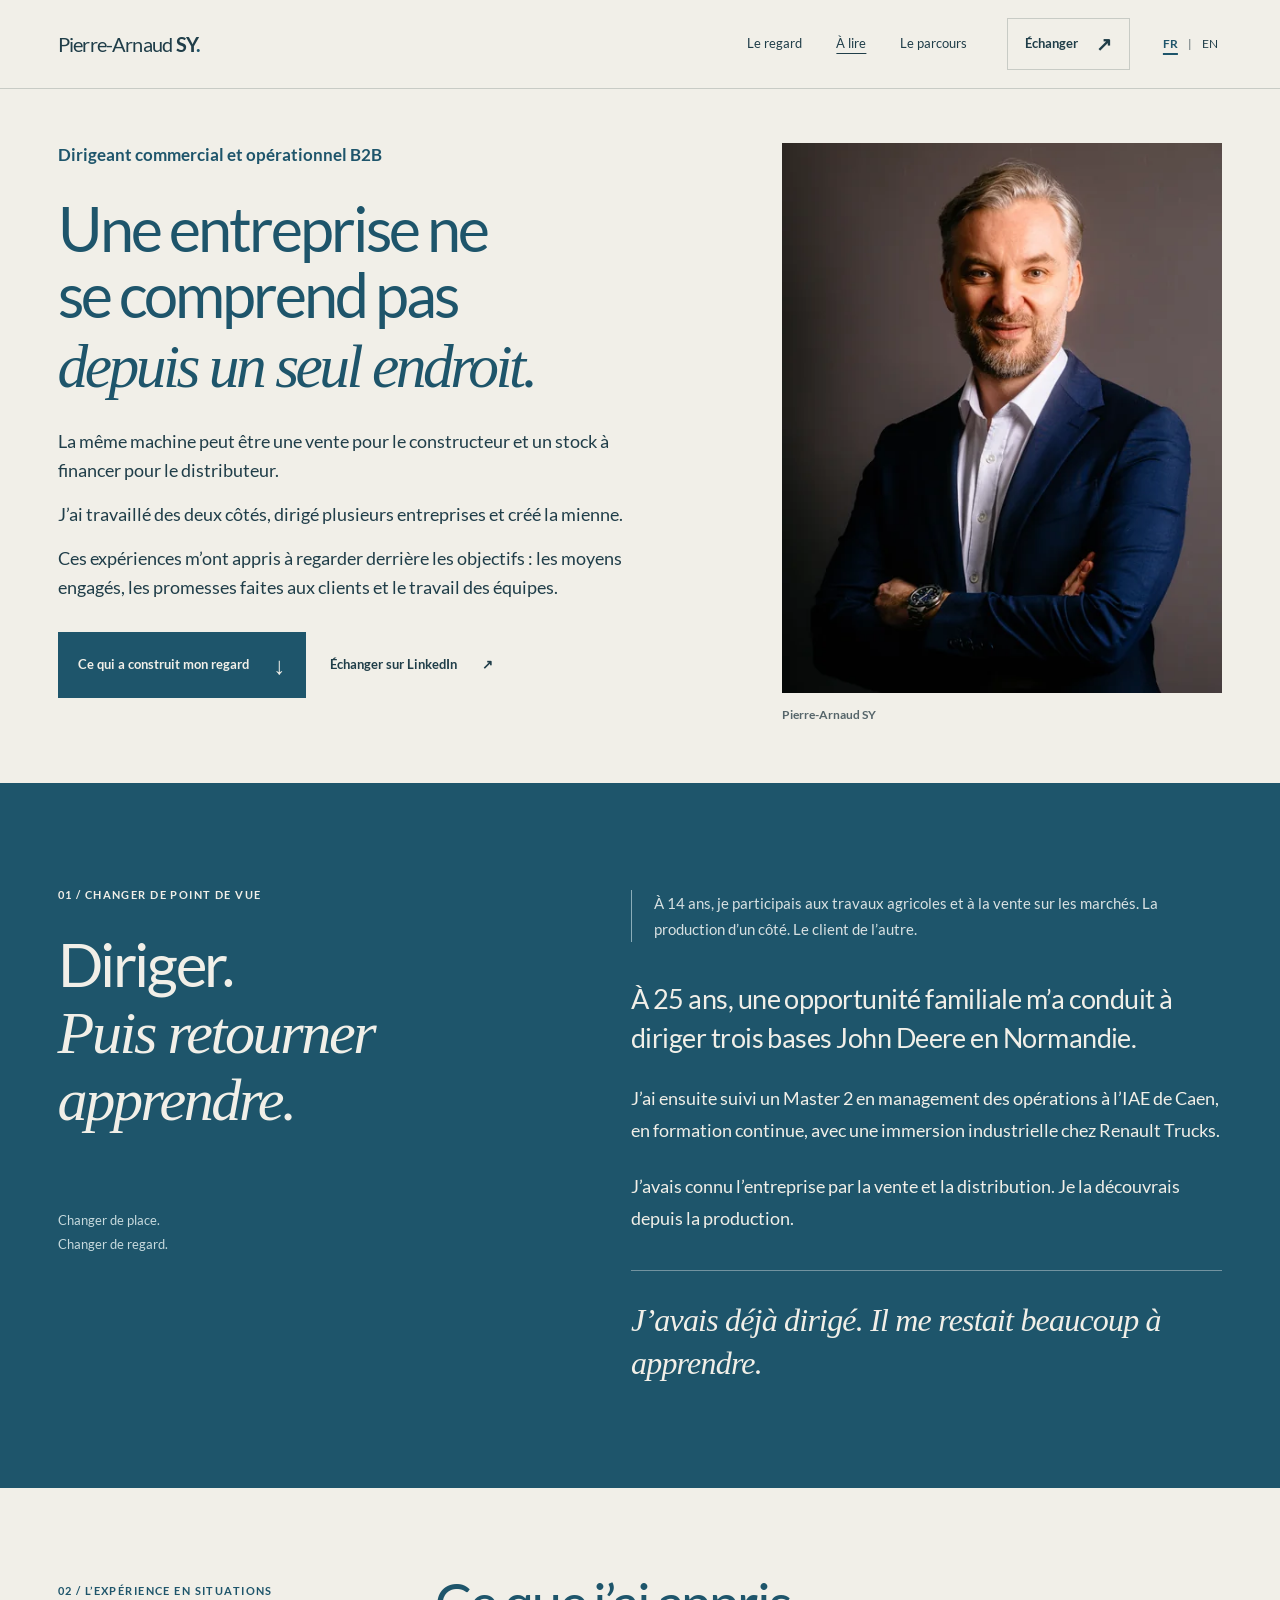
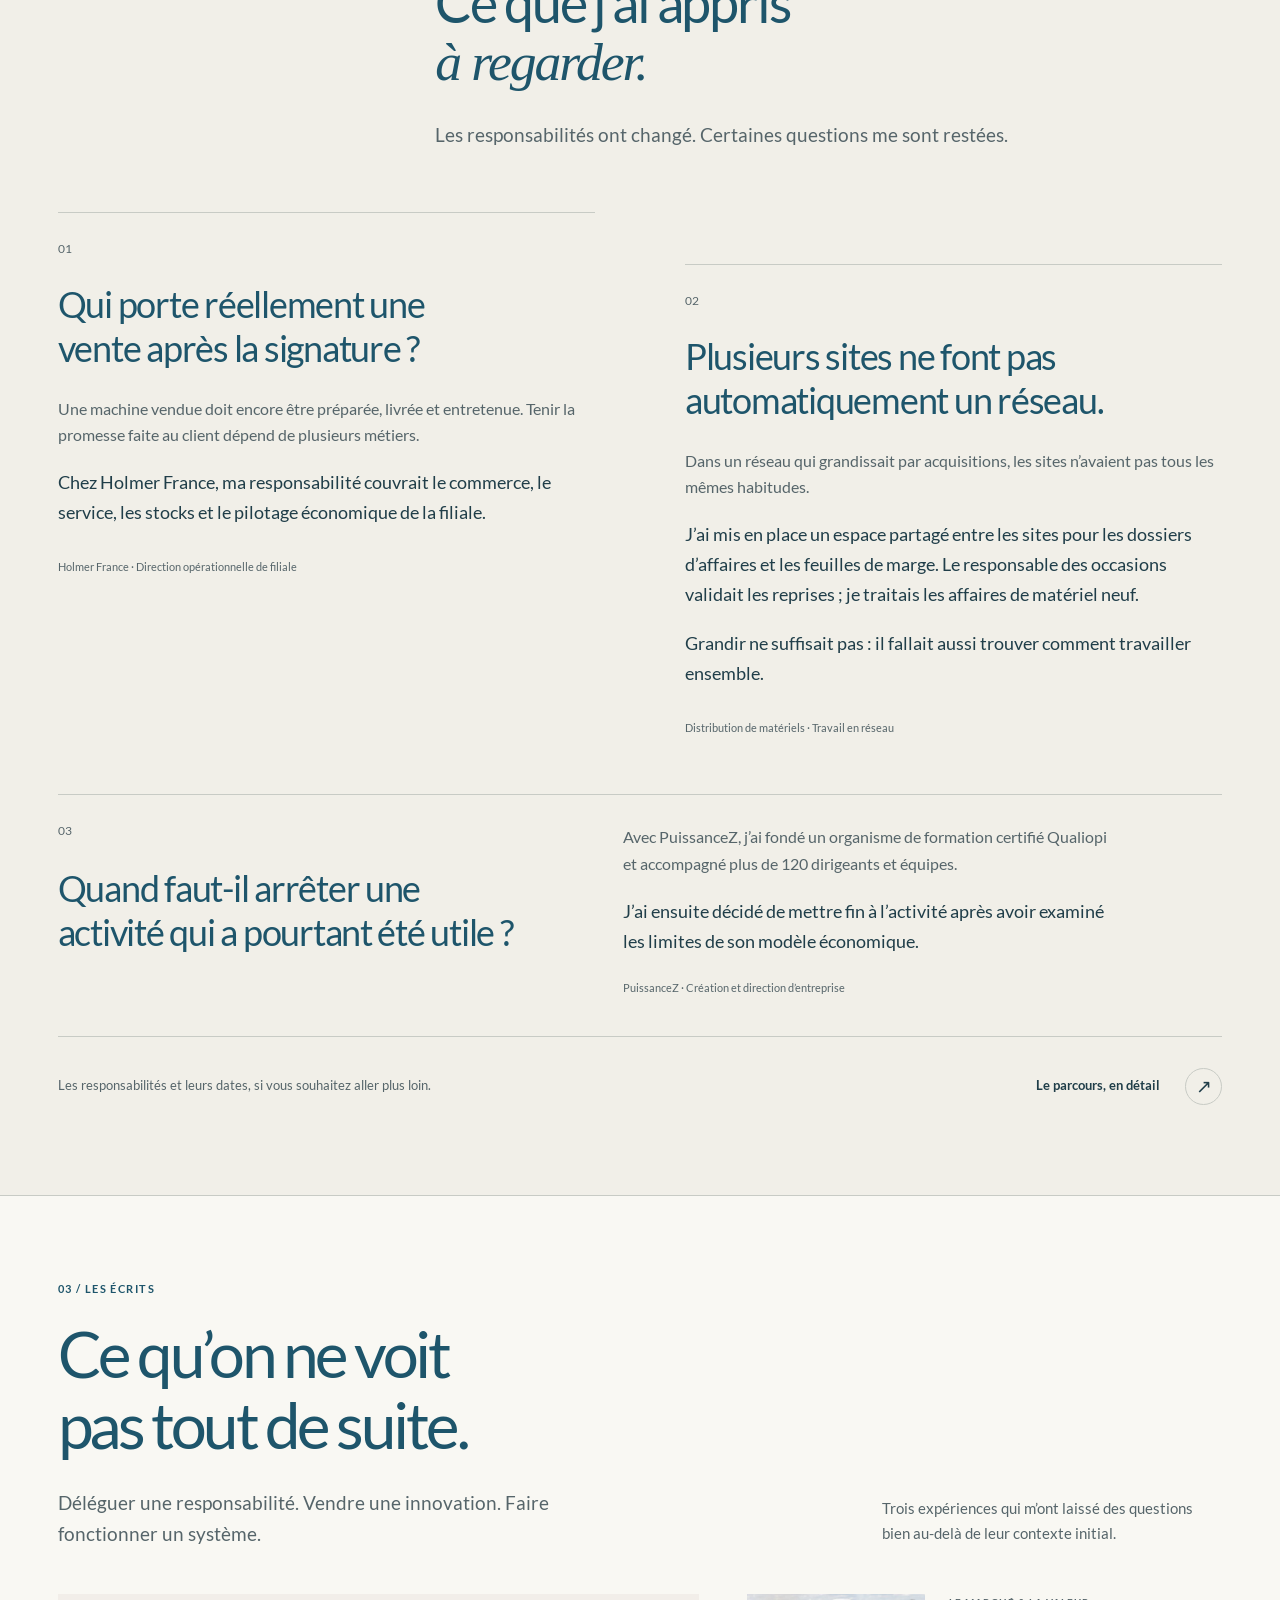
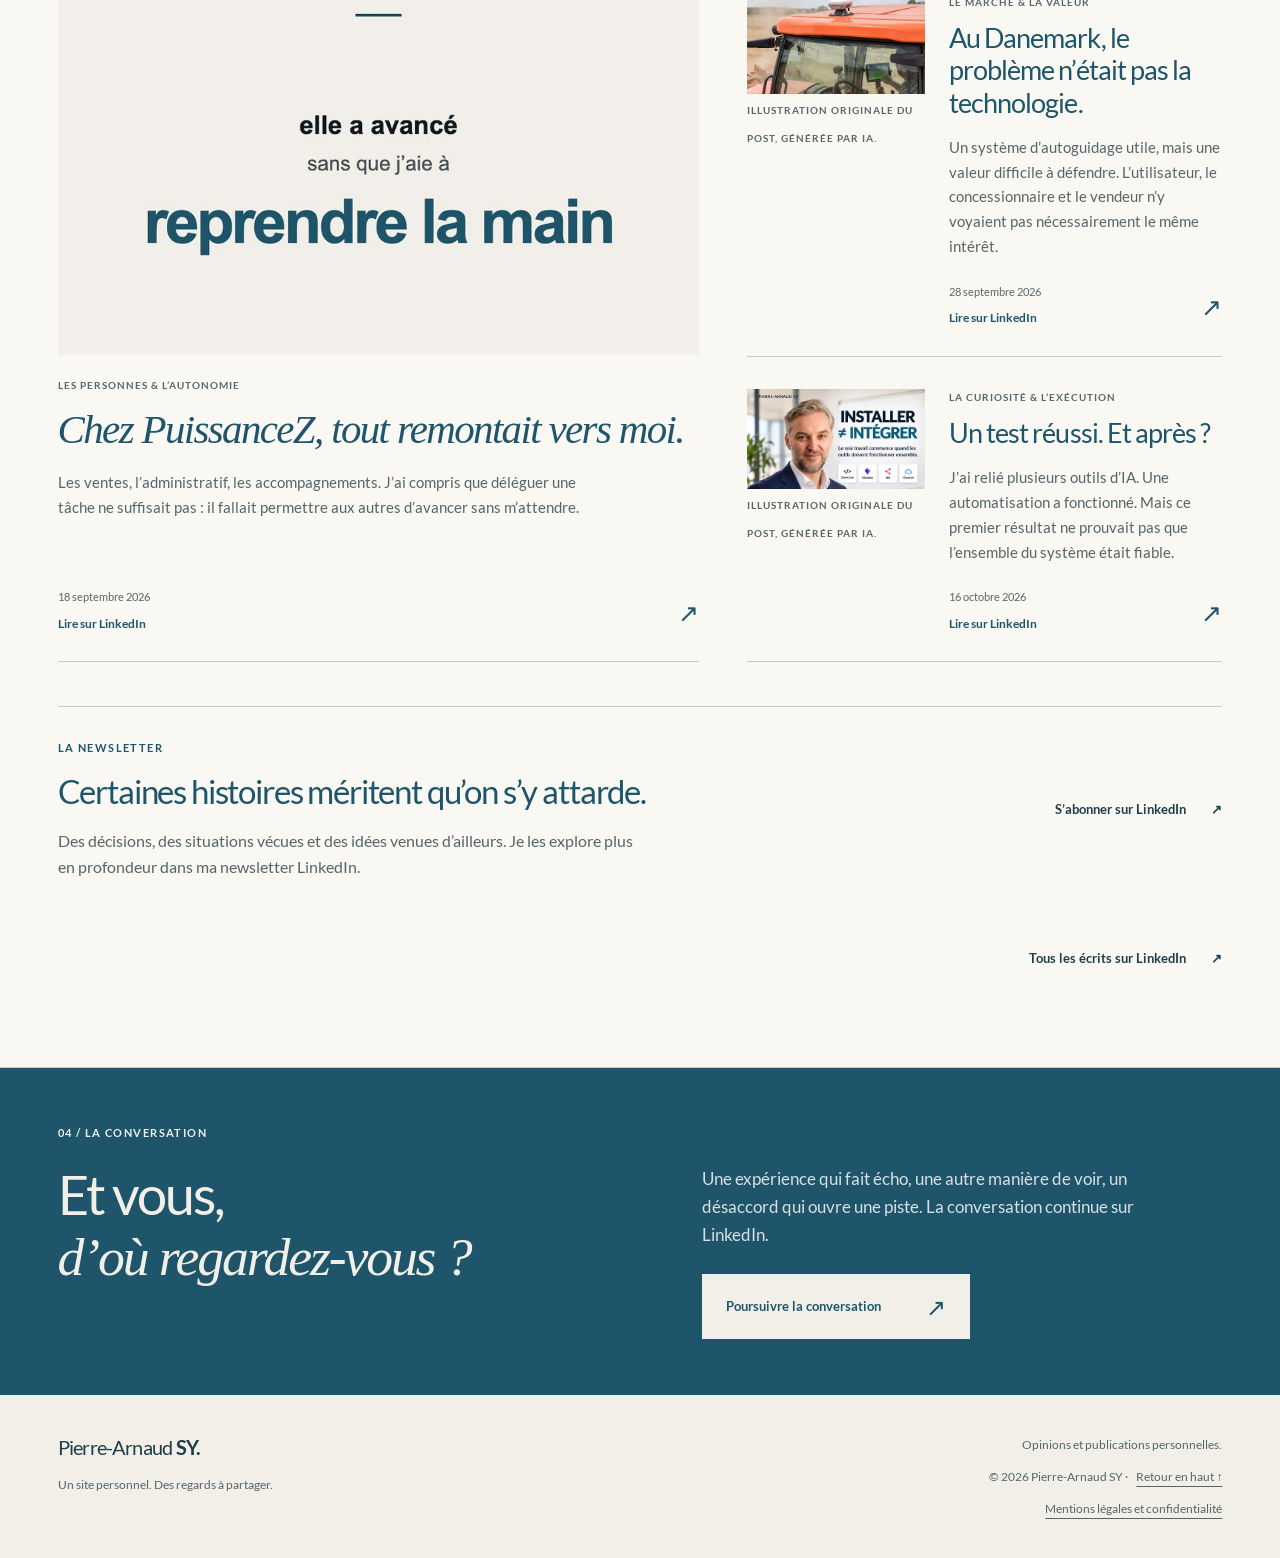
==== commit 3b54498f: "Ajouter l’invitation à la newsletter LinkedIn sur les accueils FR EN" ====
--- a/index.html
+++ b/index.html
@@ -168,6 +168,18 @@
         <span class="publication-foot"><span><time datetime="2026-10-16">16 octobre 2026</time><strong>Lire sur LinkedIn<span class="sr-only"> (nouvel onglet)</span></strong></span><span aria-hidden="true">↗</span></span>
       </div>
     </a></div>
+        
+        <aside class="newsletter-invitation" aria-labelledby="newsletter-title">
+          <div class="newsletter-copy">
+            <p class="eyebrow">LA NEWSLETTER</p>
+            <h3 id="newsletter-title">Certaines histoires méritent qu’on s’y attarde.</h3>
+            <p class="newsletter-description">Des décisions, des situations vécues et des idées venues d’ailleurs. Je les explore plus en profondeur dans ma newsletter LinkedIn.</p>
+          </div>
+          <div class="newsletter-action">
+            <a class="text-link" href="https://www.linkedin.com/build-relation/newsletter-follow?entityUrn=6922158178088452097" target="_blank" rel="noopener noreferrer">S’abonner sur LinkedIn <span aria-hidden="true">↗</span><span class="sr-only"> (nouvel onglet)</span></a>
+            
+          </div>
+        </aside>
         <div class="all-publications"><a class="text-link" href="https://www.linkedin.com/in/pierrearnaudsy/recent-activity/all/" target="_blank" rel="noopener noreferrer">Tous les écrits sur LinkedIn <span aria-hidden="true">↗</span><span class="sr-only"> (nouvel onglet)</span></a></div>
       </div>
     </section>
--- a/styles.css
+++ b/styles.css
@@ -137,6 +137,15 @@
 .publication-foot > span:last-child { color: var(--steel); font-size: 25px; }
 .all-publications { display: flex; justify-content: flex-end; }
 .all-publications .text-link { margin-top: 22px; }
+.newsletter-invitation { display: grid; grid-template-columns: minmax(0, 1fr) auto; align-items: center; gap: 32px 64px; margin-top: 44px; padding-block: 32px; border-top: 1px solid var(--line); }
+.newsletter-copy { max-width: 720px; }
+.newsletter-invitation h3 { margin-top: 14px; color: var(--steel); font-size: clamp(26px, 2.6vw, 36px); line-height: 1.22; letter-spacing: -.035em; }
+.newsletter-description { max-width: 64ch; margin-top: 16px; color: var(--muted); font-size: 16px; }
+.newsletter-action .text-link { margin-top: 0; }
+.newsletter-language { margin-top: 8px; color: var(--muted); font-size: 12px; }
+@media (max-width: 719px) {
+  .newsletter-invitation { grid-template-columns: minmax(0, 1fr); gap: 8px; margin-top: 32px; padding-block: 28px; }
+}
 .career-main { width: min(100% - var(--gutter) * 2, 1040px); padding-block: 32px 70px; }
 .back-link { display: inline-flex; align-items: center; gap: 12px; min-height: 44px; color: var(--muted); font-size: 13px; text-decoration: none; }
 .back-link:hover { text-decoration: underline; }
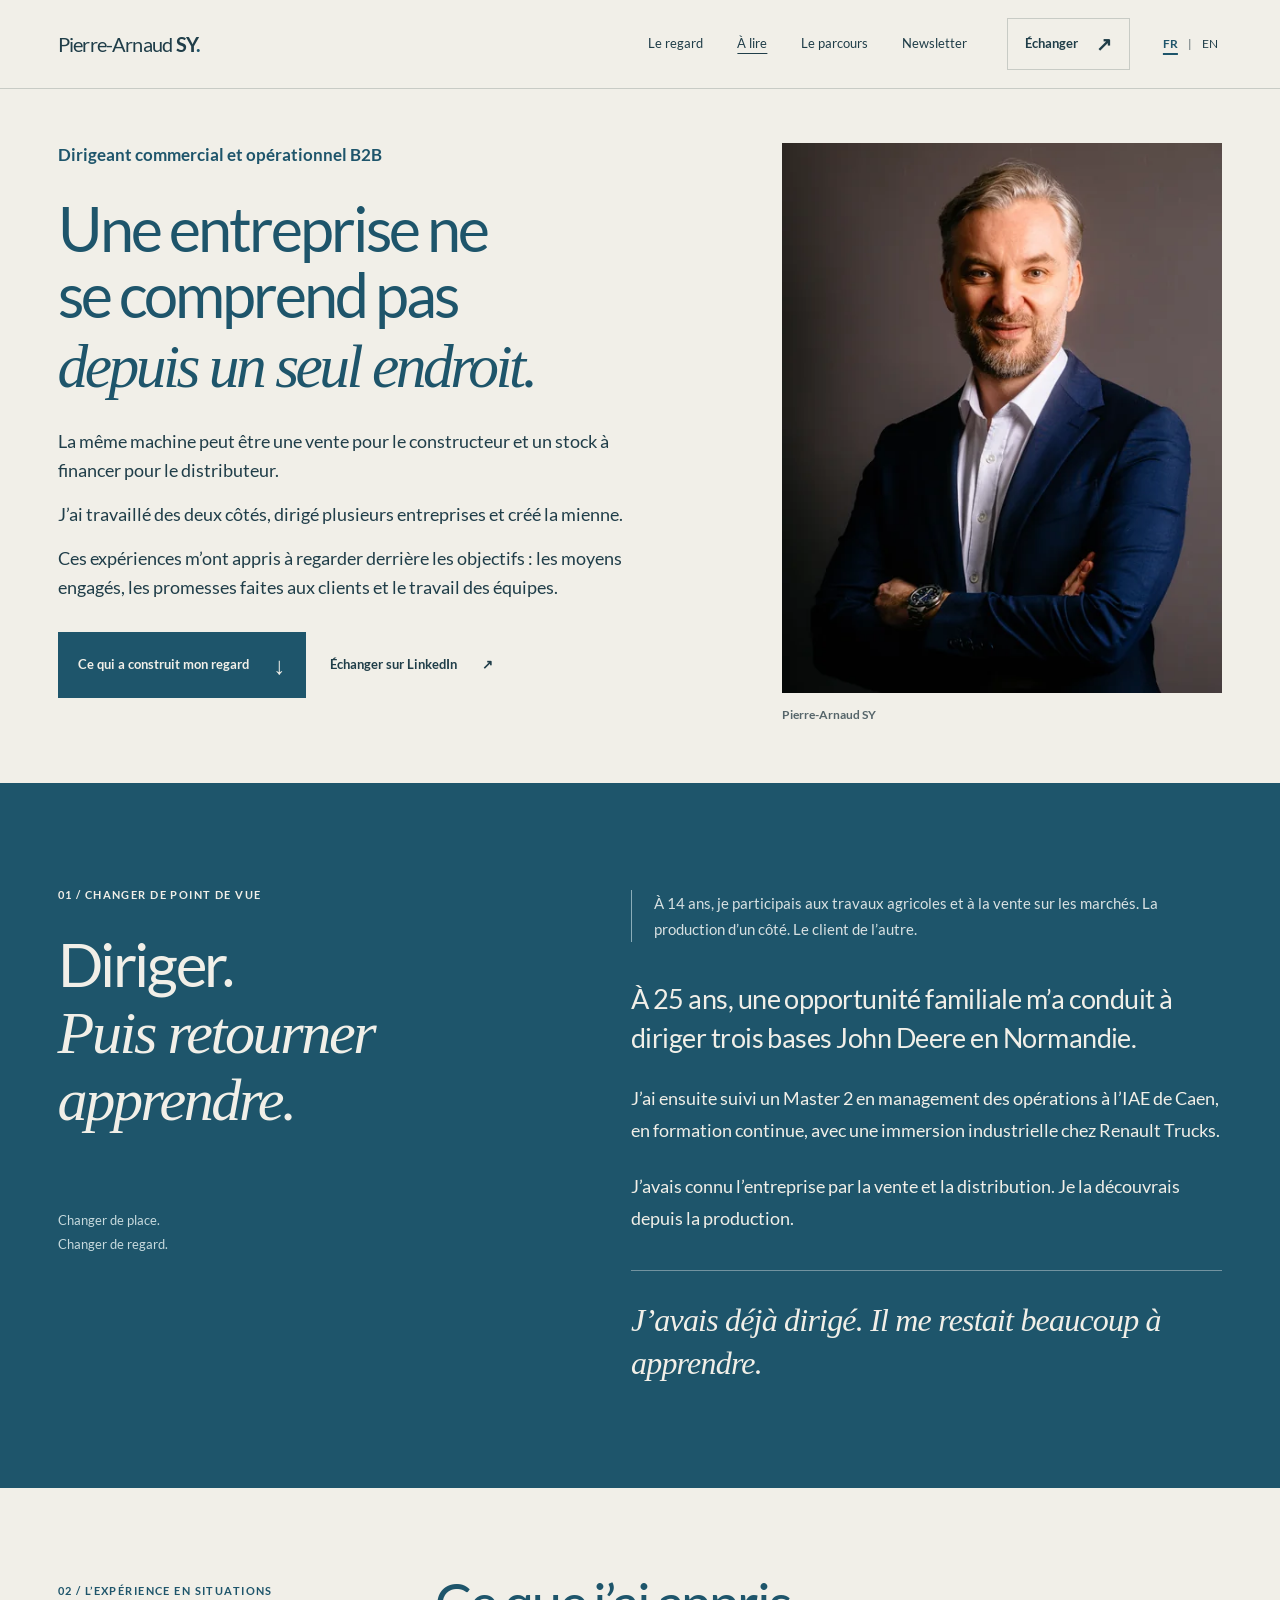
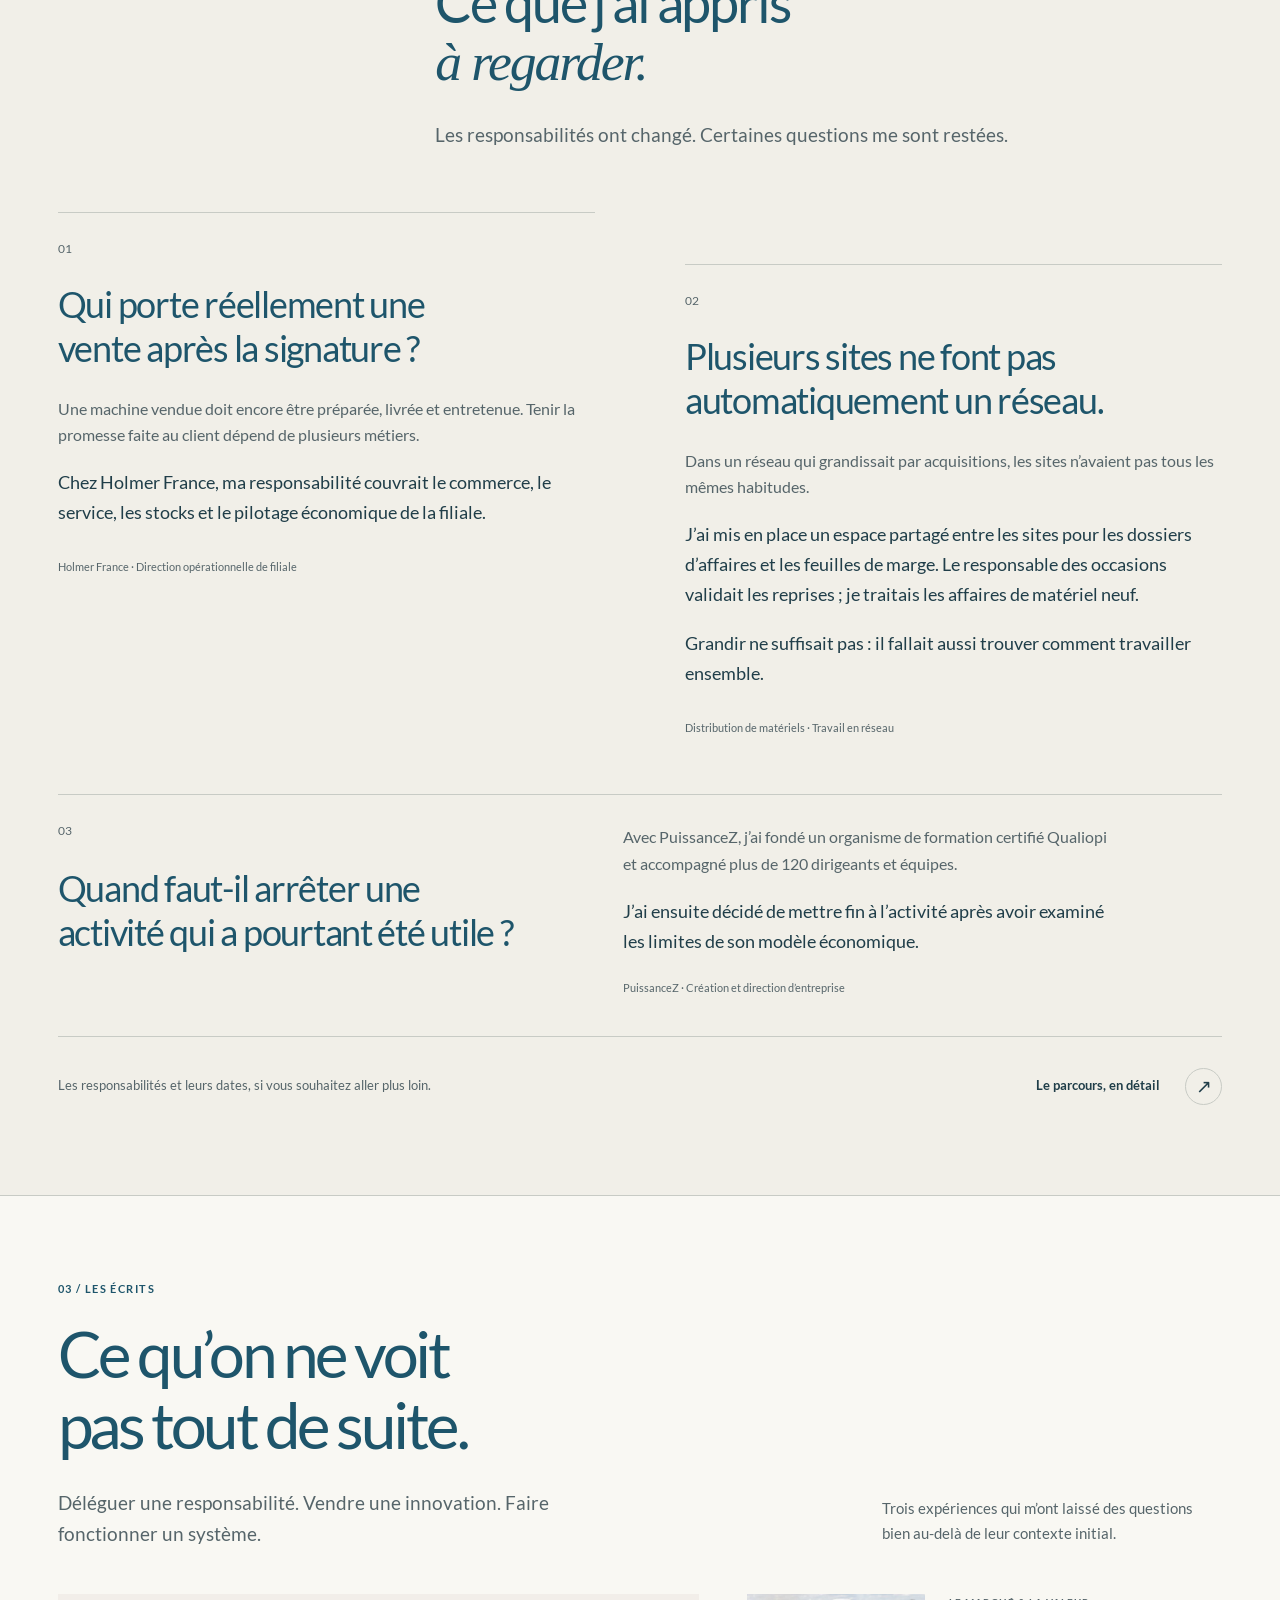
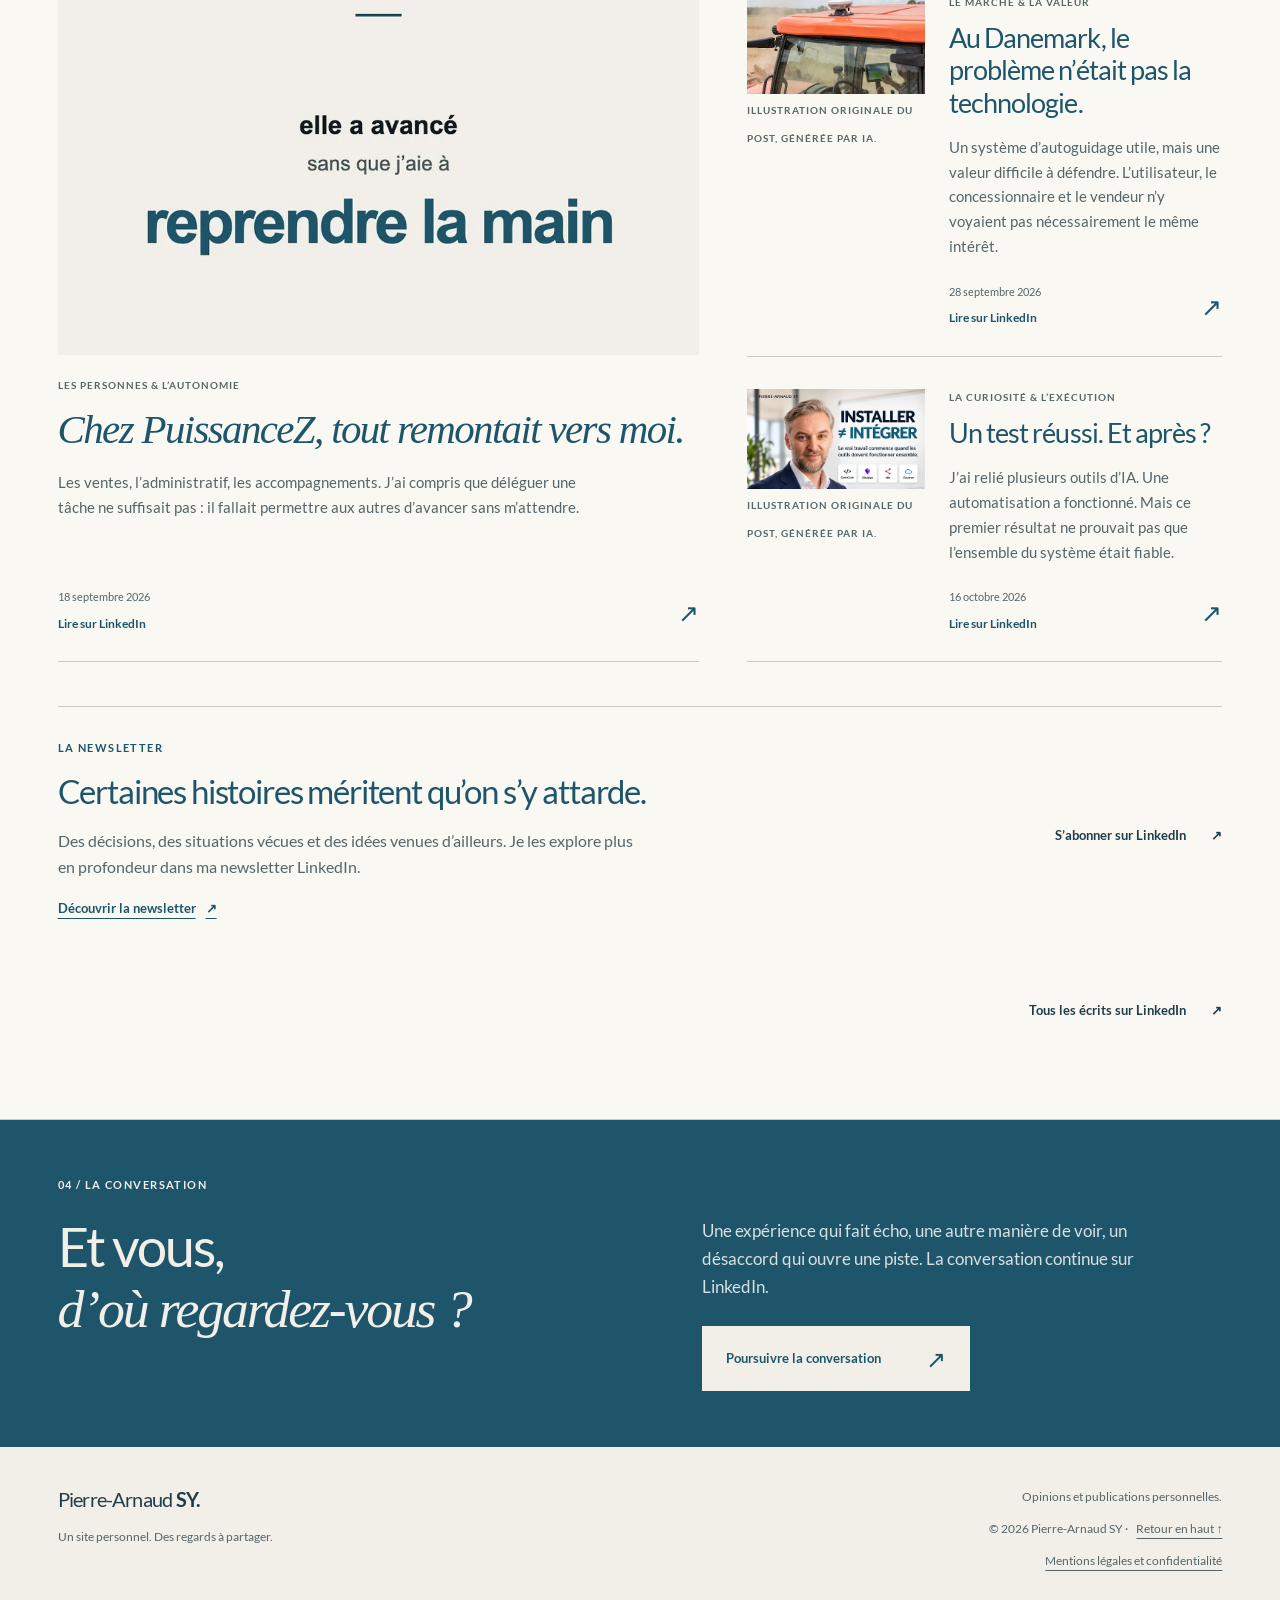
==== commit 1cb62611: "Publier la page newsletter FR EN avec l’édition 34 - Créer newsletter.html et en/newsletter.html pou" ====
--- a/index.html
+++ b/index.html
@@ -41,6 +41,7 @@
         <a href="#histoire">Le regard</a>
         <a href="#publications">À lire</a>
         <a href="parcours.html">Le parcours</a>
+        <a href="newsletter.html">Newsletter</a>
       </nav>
       <a class="header-link" data-contact href="https://www.linkedin.com/in/pierrearnaudsy" target="_blank" rel="noopener noreferrer">Échanger <span aria-hidden="true">↗</span><span class="sr-only"> sur LinkedIn (nouvel onglet)</span></a>
       <nav class="language-switcher" aria-label="Langue du site"><span class="current-language" lang="fr" aria-current="page"><span aria-hidden="true">FR</span><span class="sr-only">Français, langue actuelle</span></span><span class="language-divider" aria-hidden="true">|</span><a href="en/" lang="en" hreflang="en" aria-label="EN, read this page in English">EN</a></nav>
@@ -50,6 +51,7 @@
           <a href="#histoire">Le regard <span aria-hidden="true">↘</span></a>
           <a href="#publications">À lire <span aria-hidden="true">↘</span></a>
           <a href="parcours.html">Le parcours <span aria-hidden="true">↗</span></a>
+          <a href="newsletter.html">Newsletter <span aria-hidden="true">↗</span></a>
           <a href="#conversation">La conversation <span aria-hidden="true">↘</span></a>
         </nav>
       </details>
@@ -174,6 +176,7 @@
             <p class="eyebrow">LA NEWSLETTER</p>
             <h3 id="newsletter-title">Certaines histoires méritent qu’on s’y attarde.</h3>
             <p class="newsletter-description">Des décisions, des situations vécues et des idées venues d’ailleurs. Je les explore plus en profondeur dans ma newsletter LinkedIn.</p>
+            <a class="text-link newsletter-discovery" href="newsletter.html">Découvrir la newsletter <span aria-hidden="true">↗</span></a>
           </div>
           <div class="newsletter-action">
             <a class="text-link" href="https://www.linkedin.com/build-relation/newsletter-follow?entityUrn=6922158178088452097" target="_blank" rel="noopener noreferrer">S’abonner sur LinkedIn <span aria-hidden="true">↗</span><span class="sr-only"> (nouvel onglet)</span></a>
--- a/styles.css
+++ b/styles.css
@@ -143,6 +143,7 @@
 .newsletter-description { max-width: 64ch; margin-top: 16px; color: var(--muted); font-size: 16px; }
 .newsletter-action .text-link { margin-top: 0; }
 .newsletter-language { margin-top: 8px; color: var(--muted); font-size: 12px; }
+.newsletter-copy .newsletter-discovery { margin-top: 4px; gap: 10px; color: var(--steel); text-decoration: underline; }
 @media (max-width: 719px) {
   .newsletter-invitation { grid-template-columns: minmax(0, 1fr); gap: 8px; margin-top: 32px; padding-block: 28px; }
 }
@@ -364,3 +365,22 @@
   .language-switcher { gap: 3px; font-size: 11px; }
 }
 @media print { .language-switcher { display: none; } }
+
+.newsletter-page .career-main { padding-top: clamp(40px, 6vw, 76px); }
+.newsletter-heading { padding-bottom: clamp(36px, 5vw, 66px); }
+.newsletter-heading h1 { margin-top: 16px; font-size: clamp(37px, 6vw, 76px); text-transform: uppercase; }
+.newsletter-heading .lead { color: var(--ink); }
+.newsletter-intro { max-width: 59ch; margin-top: 12px; color: var(--muted); }
+.newsletter-heading .button { margin-top: 24px; gap: 20px; }
+.newsletter-page .newsletter-language { font-size: 13px; }
+.newsletter-edition { display: grid; grid-template-columns: minmax(0, .95fr) minmax(0, 1.1fr); grid-template-rows: auto 1fr; align-items: start; gap: 16px clamp(30px, 5vw, 68px); }
+.newsletter-edition h3 { margin-top: 10px; color: var(--steel); font-size: clamp(30px, 4vw, 52px); letter-spacing: -.035em; line-height: 1.15; }
+.newsletter-cover { grid-column: 2; grid-row: 1 / 3; }
+.newsletter-cover img { width: 100%; height: auto; }
+.newsletter-summary { max-width: 49ch; }
+.newsletter-summary .text-link { margin-top: 8px; gap: 12px; color: var(--steel); text-decoration: underline; }
+.newsletter-archive { margin-top: 34px; padding-top: 24px; border-top: 1px solid var(--line); color: var(--muted); font-size: 14px; }
+@media (max-width: 719px) {
+  .newsletter-edition { grid-template-columns: minmax(0, 1fr); grid-template-rows: auto; }
+  .newsletter-cover { grid-area: auto; }
+}
